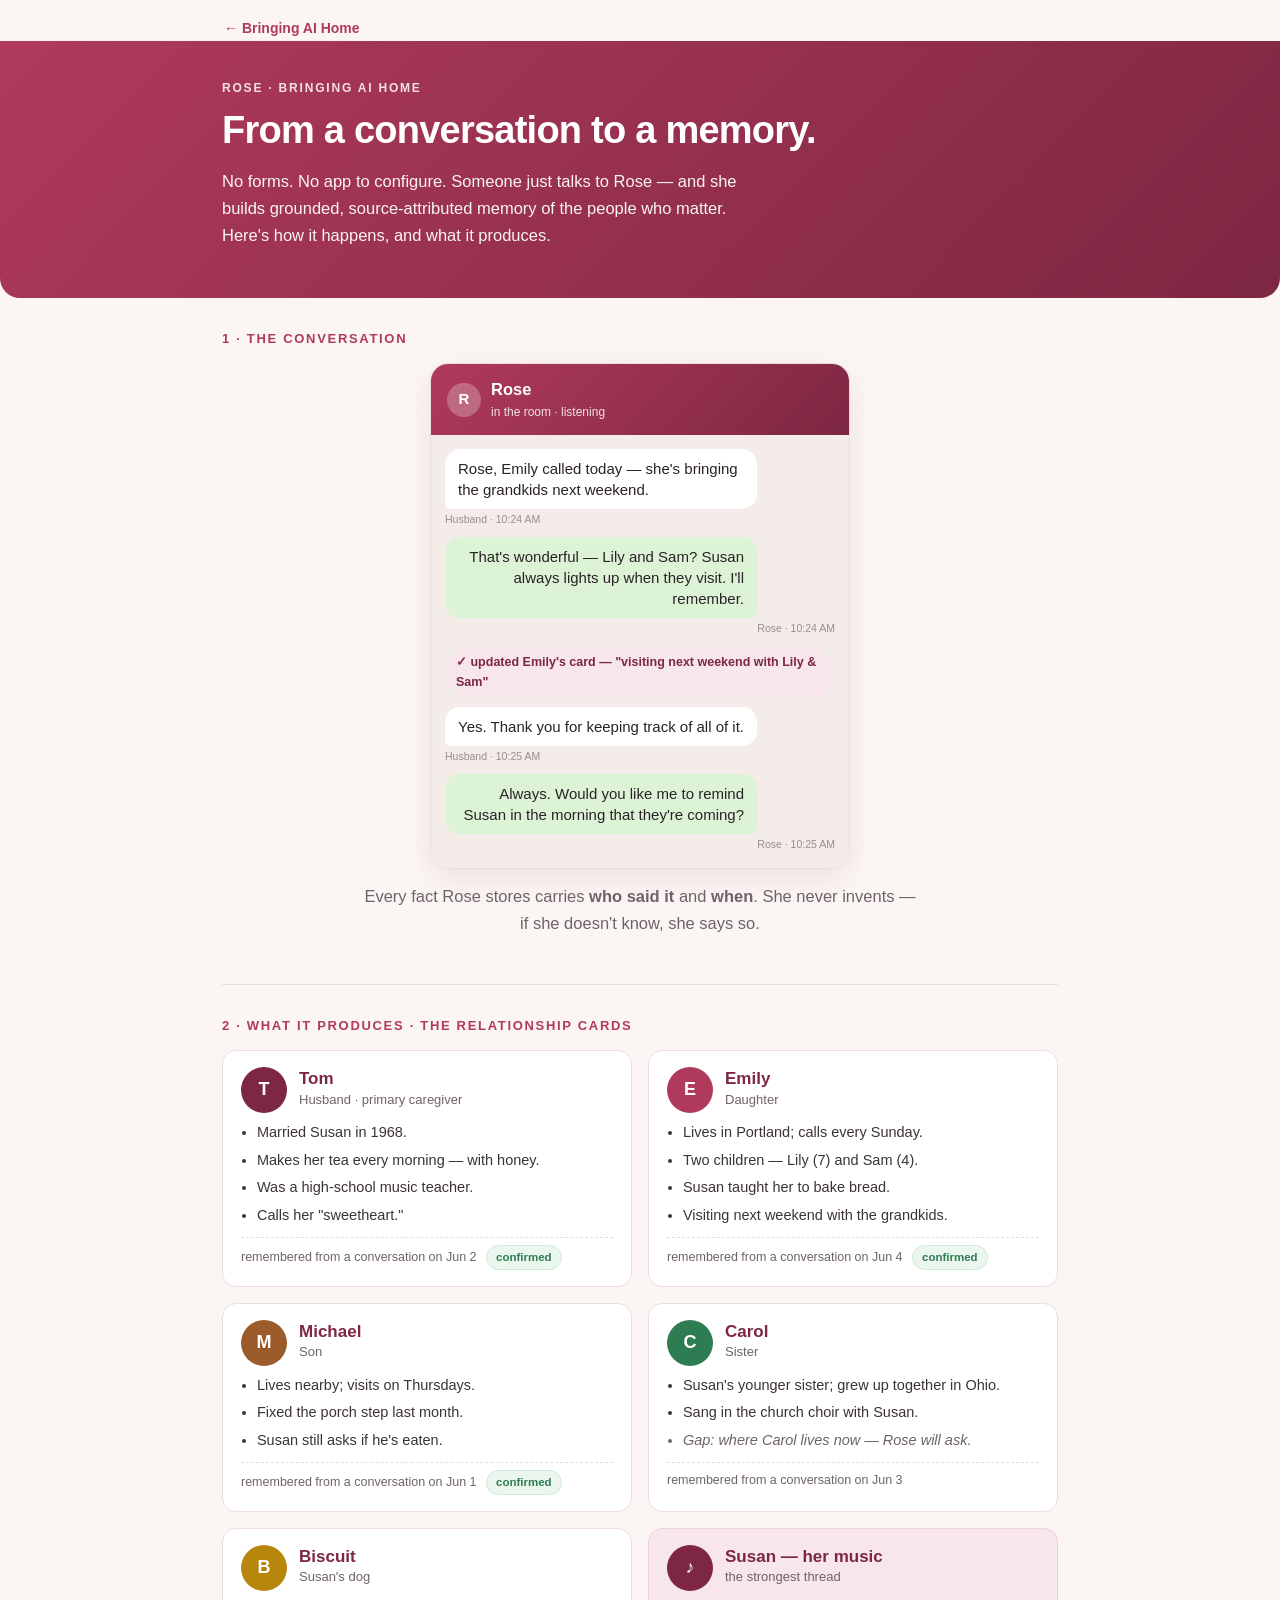
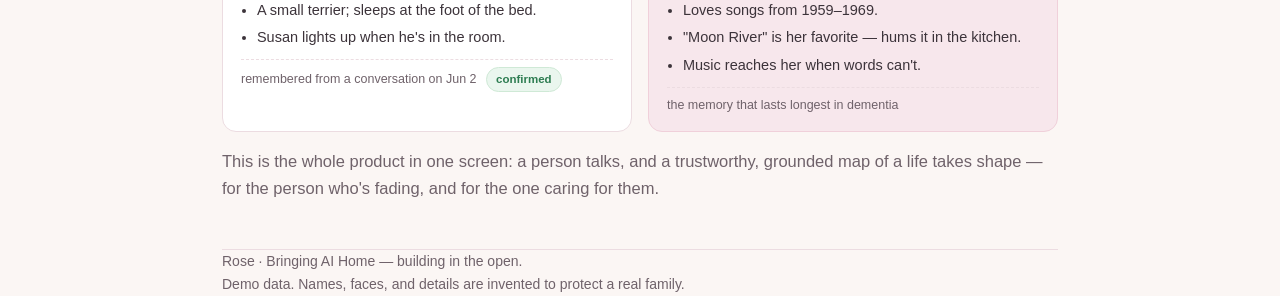
==== cards-demo.html @ 963b27eb "Add GoatCounter analytics (06042026) to all pages" ====
<!DOCTYPE html>
<html lang="en">
<head>
<meta charset="utf-8">
<meta name="viewport" content="width=device-width, initial-scale=1">
<title>Rose — from conversation to memory</title>
<meta name="description" content="What Rose builds by listening: grounded, source-attributed memory of the people who matter.">
<style>
  :root{
    --rose:#b03a5b; --rose-deep:#7d2742; --rose-soft:#f7e7ec;
    --ink:#2b2228; --muted:#6f626a; --line:#ecdce1; --bg:#fbf6f4; --card:#fff;
    --tg:#e9f3ff; --tgink:#0b3d66;
    --max:880px;
  }
  *{box-sizing:border-box}
  body{margin:0;font:16.5px/1.65 -apple-system,BlinkMacSystemFont,"Segoe UI",Helvetica,Arial,sans-serif;color:var(--ink);background:var(--bg);-webkit-font-smoothing:antialiased}
  .wrap{max-width:var(--max);margin:0 auto;padding:0 22px}
  .banner{background:linear-gradient(135deg,var(--rose),var(--rose-deep));color:#fff;padding:38px 22px 32px;border-radius:0 0 20px 20px}
  .kicker{letter-spacing:.15em;text-transform:uppercase;font-size:12px;font-weight:700;opacity:.85}
  .banner h1{margin:.3em 0 .12em;font-size:clamp(26px,5vw,38px);letter-spacing:-.02em;line-height:1.07}
  .banner .sub{opacity:.95;max-width:32em}
  section{padding:30px 0;border-bottom:1px solid var(--line)}
  h2{font-size:13px;letter-spacing:.13em;text-transform:uppercase;color:var(--rose);margin:0 0 14px}
  .muted{color:var(--muted)}

  /* telegram mock */
  .phone{max-width:420px;margin:0 auto;background:#fff;border:1px solid var(--line);border-radius:18px;overflow:hidden;box-shadow:0 10px 30px rgba(125,39,66,.10)}
  .tgbar{background:linear-gradient(135deg,var(--rose),var(--rose-deep));color:#fff;padding:12px 16px;display:flex;align-items:center;gap:10px}
  .tgbar .ava{width:34px;height:34px;border-radius:50%;background:rgba(255,255,255,.25);display:grid;place-items:center;font-weight:700;font-size:15px}
  .tgbar .nm{font-weight:600}.tgbar .st{font-size:12px;opacity:.85}
  .tgbody{padding:14px;background:#f4ece9;display:flex;flex-direction:column;gap:9px}
  .b{max-width:80%;padding:9px 13px;border-radius:15px;font-size:15px;line-height:1.4}
  .them{align-self:flex-start;background:#fff;border-bottom-left-radius:5px}
  .me{align-self:flex-end;background:#dcf3d6;border-bottom-right-radius:5px}
  .sys{align-self:center;background:var(--rose-soft);color:var(--rose-deep);font-size:12.5px;padding:5px 11px;border-radius:999px;font-weight:600}
  .t{font-size:10.5px;color:#9a8c92;margin-top:2px}

  /* cards */
  .grid{display:grid;gap:16px}
  @media(min-width:640px){.grid{grid-template-columns:1fr 1fr}}
  .pcard{background:var(--card);border:1px solid var(--line);border-radius:14px;padding:16px 18px}
  .phead{display:flex;align-items:center;gap:12px;margin-bottom:8px}
  .av{width:46px;height:46px;border-radius:50%;display:grid;place-items:center;color:#fff;font-weight:700;font-size:18px;flex:none}
  .phead .nm{font-weight:700;color:var(--rose-deep);font-size:17px;line-height:1.1}
  .phead .rel{font-size:13px;color:var(--muted)}
  .facts{margin:6px 0 0;padding-left:1.1em;font-size:14.5px;color:#3c333a}
  .facts li{margin:.25em 0}
  .src{margin-top:9px;font-size:12.5px;color:var(--muted);border-top:1px dashed var(--line);padding-top:7px}
  .tag{display:inline-block;background:#eaf6ee;color:#2e7d52;border:1px solid #cfe9d6;border-radius:999px;font-size:11.5px;font-weight:600;padding:2px 9px;margin-left:6px}
  footer{padding:28px 0 56px;color:var(--muted);font-size:14px}
</style>
<script data-goatcounter="https://06042026.goatcounter.com/count" async src="//gc.zgo.at/count.js"></script>
</head>
<body>

<div style="max-width:880px;margin:0 auto;padding:14px 24px 0"><a href="index.html" style="color:#b03a5b;text-decoration:none;font-size:14px;font-weight:600">← Bringing AI Home</a></div>

<div class="banner">
  <div class="wrap">
    <div class="kicker">Rose · Bringing AI Home</div>
    <h1>From a conversation to a memory.</h1>
    <p class="sub">No forms. No app to configure. Someone just talks to Rose — and she builds grounded, source-attributed memory of the people who matter. Here's how it happens, and what it produces.</p>
  </div>
</div>

<div class="wrap">

<section>
  <h2>1 · The conversation</h2>
  <div class="phone">
    <div class="tgbar"><div class="ava">R</div><div><div class="nm">Rose</div><div class="st">in the room · listening</div></div></div>
    <div class="tgbody">
      <div><div class="b them">Rose, Emily called today — she's bringing the grandkids next weekend.</div><div class="t" style="text-align:left">Husband · 10:24 AM</div></div>
      <div style="align-self:flex-end;text-align:right"><div class="b me">That's wonderful — Lily and Sam? Susan always lights up when they visit. I'll remember.</div><div class="t">Rose · 10:24 AM</div></div>
      <div class="sys">✓ updated Emily's card — "visiting next weekend with Lily &amp; Sam"</div>
      <div><div class="b them">Yes. Thank you for keeping track of all of it.</div><div class="t" style="text-align:left">Husband · 10:25 AM</div></div>
      <div style="align-self:flex-end;text-align:right"><div class="b me">Always. Would you like me to remind Susan in the morning that they're coming?</div><div class="t">Rose · 10:25 AM</div></div>
    </div>
  </div>
  <p class="muted" style="text-align:center;margin-top:14px;max-width:34em;margin-left:auto;margin-right:auto">Every fact Rose stores carries <b>who said it</b> and <b>when</b>. She never invents — if she doesn't know, she says so.</p>
</section>

<section>
  <h2>2 · What it produces · the relationship cards</h2>
  <div class="grid">

    <div class="pcard">
      <div class="phead"><div class="av" style="background:#7d2742">T</div><div><div class="nm">Tom</div><div class="rel">Husband · primary caregiver</div></div></div>
      <ul class="facts">
        <li>Married Susan in 1968.</li>
        <li>Makes her tea every morning — with honey.</li>
        <li>Was a high-school music teacher.</li>
        <li>Calls her "sweetheart."</li>
      </ul>
      <div class="src">remembered from a conversation on Jun 2 <span class="tag">confirmed</span></div>
    </div>

    <div class="pcard">
      <div class="phead"><div class="av" style="background:#b03a5b">E</div><div><div class="nm">Emily</div><div class="rel">Daughter</div></div></div>
      <ul class="facts">
        <li>Lives in Portland; calls every Sunday.</li>
        <li>Two children — Lily (7) and Sam (4).</li>
        <li>Susan taught her to bake bread.</li>
        <li>Visiting next weekend with the grandkids.</li>
      </ul>
      <div class="src">remembered from a conversation on Jun 4 <span class="tag">confirmed</span></div>
    </div>

    <div class="pcard">
      <div class="phead"><div class="av" style="background:#9c5b2b">M</div><div><div class="nm">Michael</div><div class="rel">Son</div></div></div>
      <ul class="facts">
        <li>Lives nearby; visits on Thursdays.</li>
        <li>Fixed the porch step last month.</li>
        <li>Susan still asks if he's eaten.</li>
      </ul>
      <div class="src">remembered from a conversation on Jun 1 <span class="tag">confirmed</span></div>
    </div>

    <div class="pcard">
      <div class="phead"><div class="av" style="background:#2e7d52">C</div><div><div class="nm">Carol</div><div class="rel">Sister</div></div></div>
      <ul class="facts">
        <li>Susan's younger sister; grew up together in Ohio.</li>
        <li>Sang in the church choir with Susan.</li>
        <li style="color:var(--muted)"><i>Gap: where Carol lives now — Rose will ask.</i></li>
      </ul>
      <div class="src">remembered from a conversation on Jun 3</div>
    </div>

    <div class="pcard">
      <div class="phead"><div class="av" style="background:#b8860b">B</div><div><div class="nm">Biscuit</div><div class="rel">Susan's dog</div></div></div>
      <ul class="facts">
        <li>A small terrier; sleeps at the foot of the bed.</li>
        <li>Susan lights up when he's in the room.</li>
      </ul>
      <div class="src">remembered from a conversation on Jun 2 <span class="tag">confirmed</span></div>
    </div>

    <div class="pcard" style="background:var(--rose-soft);border-color:#f0d0da">
      <div class="phead"><div class="av" style="background:#7d2742">♪</div><div><div class="nm">Susan — her music</div><div class="rel">the strongest thread</div></div></div>
      <ul class="facts">
        <li>Loves songs from 1959–1969.</li>
        <li>"Moon River" is her favorite — hums it in the kitchen.</li>
        <li>Music reaches her when words can't.</li>
      </ul>
      <div class="src">the memory that lasts longest in dementia</div>
    </div>

  </div>
  <p class="muted" style="margin-top:16px">This is the whole product in one screen: a person talks, and a trustworthy, grounded map of a life takes shape — for the person who's fading, and for the one caring for them.</p>
</section>

</div>

<footer class="wrap">
  Rose · Bringing AI Home — building in the open.<br>
  <span class="muted">Demo data. Names, faces, and details are invented to protect a real family.</span>
</footer>

</body>
</html>
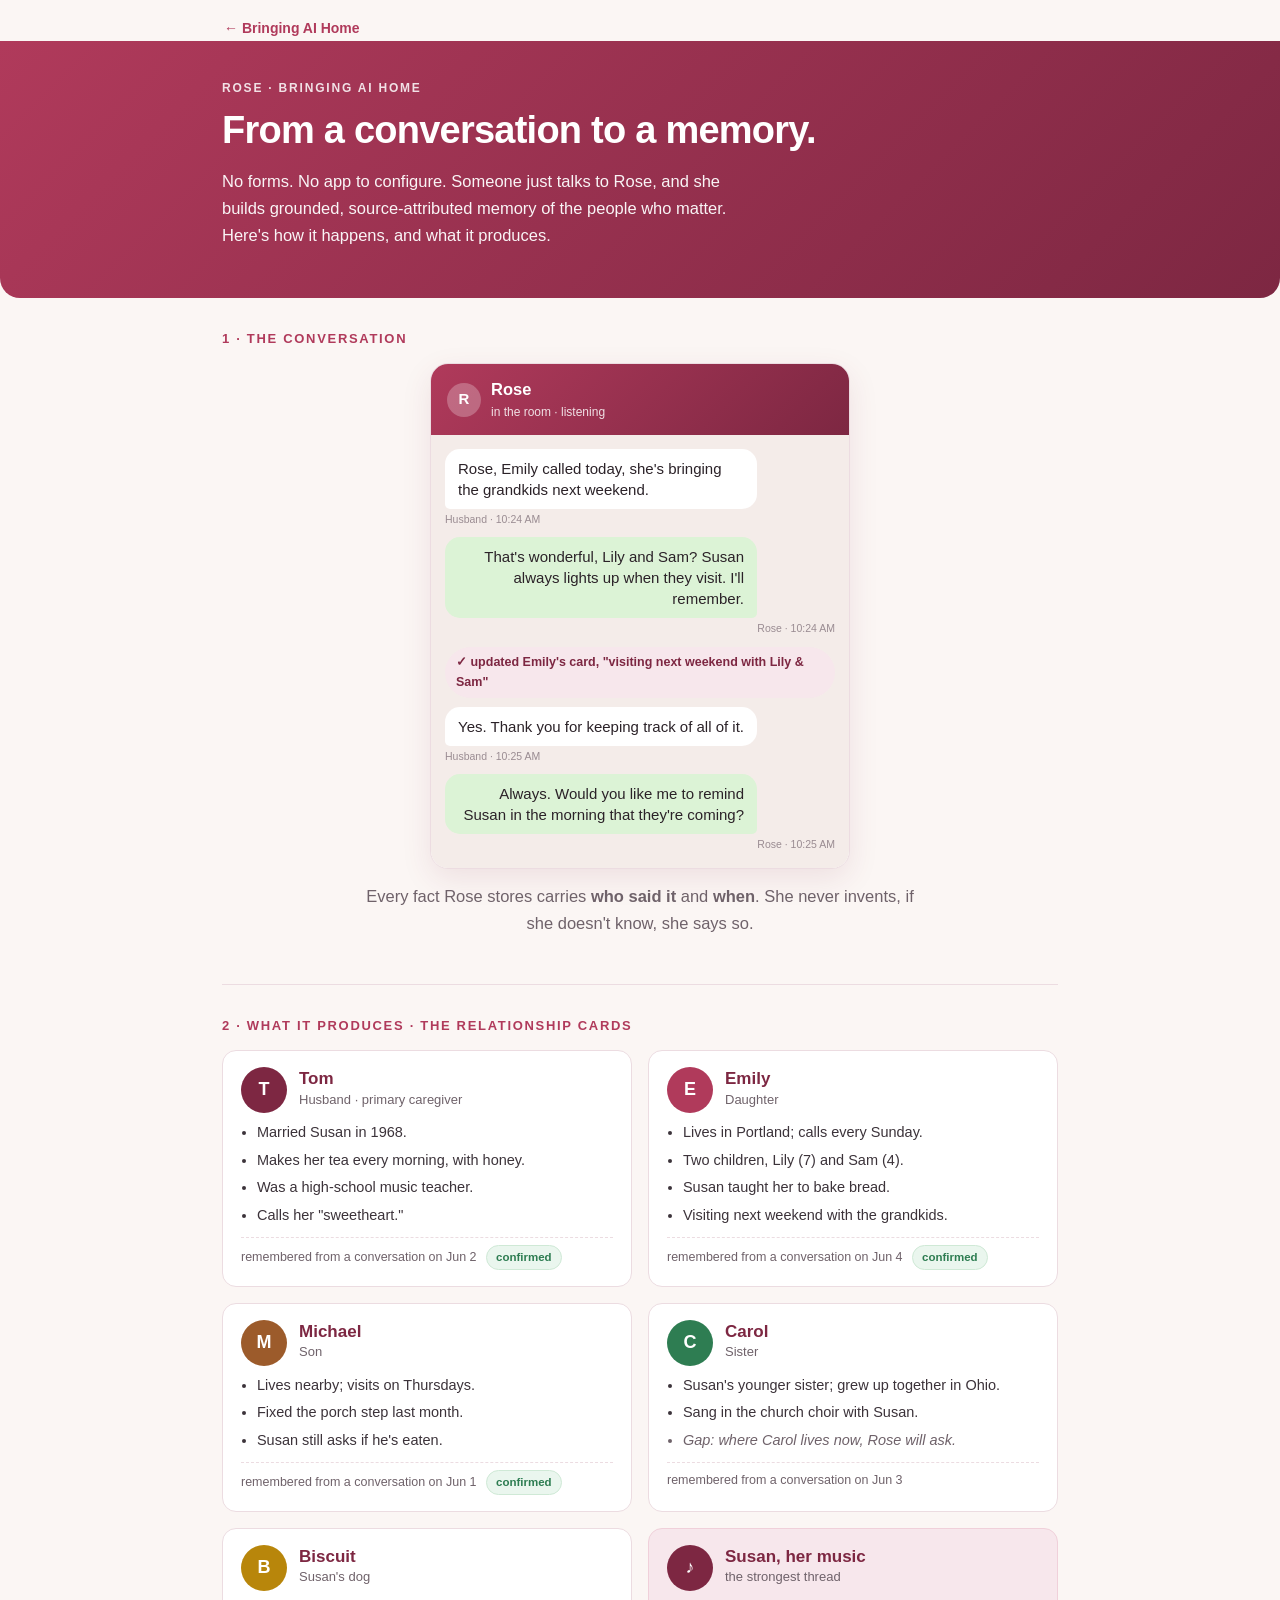
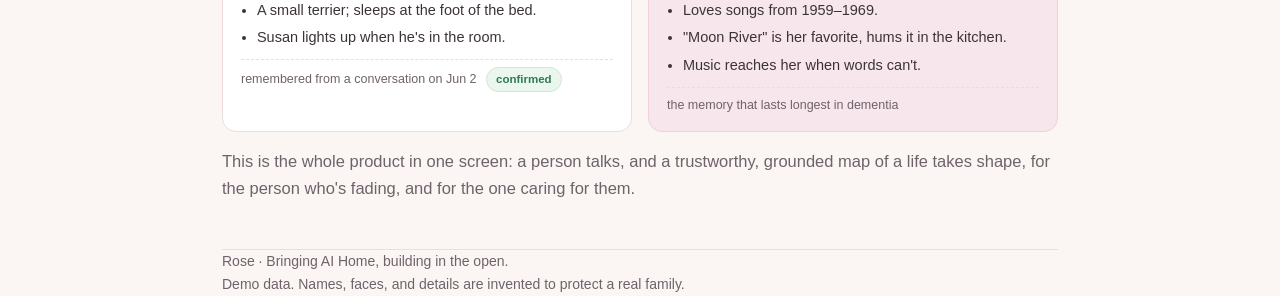
==== commit 59fccb18: "Jeff's feedback: example dialogue replaces the four-rooms section; drop jargon (dyad), no em-dashes," ====
--- a/cards-demo.html
+++ b/cards-demo.html
@@ -3,7 +3,7 @@
 <head>
 <meta charset="utf-8">
 <meta name="viewport" content="width=device-width, initial-scale=1">
-<title>Rose — from conversation to memory</title>
+<title>Rose, from conversation to memory</title>
 <meta name="description" content="What Rose builds by listening: grounded, source-attributed memory of the people who matter.">
 <style>
   :root{
@@ -59,7 +59,7 @@
   <div class="wrap">
     <div class="kicker">Rose · Bringing AI Home</div>
     <h1>From a conversation to a memory.</h1>
-    <p class="sub">No forms. No app to configure. Someone just talks to Rose — and she builds grounded, source-attributed memory of the people who matter. Here's how it happens, and what it produces.</p>
+    <p class="sub">No forms. No app to configure. Someone just talks to Rose, and she builds grounded, source-attributed memory of the people who matter. Here's how it happens, and what it produces.</p>
   </div>
 </div>
 
@@ -70,14 +70,14 @@
   <div class="phone">
     <div class="tgbar"><div class="ava">R</div><div><div class="nm">Rose</div><div class="st">in the room · listening</div></div></div>
     <div class="tgbody">
-      <div><div class="b them">Rose, Emily called today — she's bringing the grandkids next weekend.</div><div class="t" style="text-align:left">Husband · 10:24 AM</div></div>
-      <div style="align-self:flex-end;text-align:right"><div class="b me">That's wonderful — Lily and Sam? Susan always lights up when they visit. I'll remember.</div><div class="t">Rose · 10:24 AM</div></div>
-      <div class="sys">✓ updated Emily's card — "visiting next weekend with Lily &amp; Sam"</div>
+      <div><div class="b them">Rose, Emily called today, she's bringing the grandkids next weekend.</div><div class="t" style="text-align:left">Husband · 10:24 AM</div></div>
+      <div style="align-self:flex-end;text-align:right"><div class="b me">That's wonderful, Lily and Sam? Susan always lights up when they visit. I'll remember.</div><div class="t">Rose · 10:24 AM</div></div>
+      <div class="sys">✓ updated Emily's card, "visiting next weekend with Lily &amp; Sam"</div>
       <div><div class="b them">Yes. Thank you for keeping track of all of it.</div><div class="t" style="text-align:left">Husband · 10:25 AM</div></div>
       <div style="align-self:flex-end;text-align:right"><div class="b me">Always. Would you like me to remind Susan in the morning that they're coming?</div><div class="t">Rose · 10:25 AM</div></div>
     </div>
   </div>
-  <p class="muted" style="text-align:center;margin-top:14px;max-width:34em;margin-left:auto;margin-right:auto">Every fact Rose stores carries <b>who said it</b> and <b>when</b>. She never invents — if she doesn't know, she says so.</p>
+  <p class="muted" style="text-align:center;margin-top:14px;max-width:34em;margin-left:auto;margin-right:auto">Every fact Rose stores carries <b>who said it</b> and <b>when</b>. She never invents, if she doesn't know, she says so.</p>
 </section>
 
 <section>
@@ -88,7 +88,7 @@
       <div class="phead"><div class="av" style="background:#7d2742">T</div><div><div class="nm">Tom</div><div class="rel">Husband · primary caregiver</div></div></div>
       <ul class="facts">
         <li>Married Susan in 1968.</li>
-        <li>Makes her tea every morning — with honey.</li>
+        <li>Makes her tea every morning, with honey.</li>
         <li>Was a high-school music teacher.</li>
         <li>Calls her "sweetheart."</li>
       </ul>
@@ -99,7 +99,7 @@
       <div class="phead"><div class="av" style="background:#b03a5b">E</div><div><div class="nm">Emily</div><div class="rel">Daughter</div></div></div>
       <ul class="facts">
         <li>Lives in Portland; calls every Sunday.</li>
-        <li>Two children — Lily (7) and Sam (4).</li>
+        <li>Two children, Lily (7) and Sam (4).</li>
         <li>Susan taught her to bake bread.</li>
         <li>Visiting next weekend with the grandkids.</li>
       </ul>
@@ -121,7 +121,7 @@
       <ul class="facts">
         <li>Susan's younger sister; grew up together in Ohio.</li>
         <li>Sang in the church choir with Susan.</li>
-        <li style="color:var(--muted)"><i>Gap: where Carol lives now — Rose will ask.</i></li>
+        <li style="color:var(--muted)"><i>Gap: where Carol lives now, Rose will ask.</i></li>
       </ul>
       <div class="src">remembered from a conversation on Jun 3</div>
     </div>
@@ -136,23 +136,23 @@
     </div>
 
     <div class="pcard" style="background:var(--rose-soft);border-color:#f0d0da">
-      <div class="phead"><div class="av" style="background:#7d2742">♪</div><div><div class="nm">Susan — her music</div><div class="rel">the strongest thread</div></div></div>
+      <div class="phead"><div class="av" style="background:#7d2742">♪</div><div><div class="nm">Susan, her music</div><div class="rel">the strongest thread</div></div></div>
       <ul class="facts">
         <li>Loves songs from 1959–1969.</li>
-        <li>"Moon River" is her favorite — hums it in the kitchen.</li>
+        <li>"Moon River" is her favorite, hums it in the kitchen.</li>
         <li>Music reaches her when words can't.</li>
       </ul>
       <div class="src">the memory that lasts longest in dementia</div>
     </div>
 
   </div>
-  <p class="muted" style="margin-top:16px">This is the whole product in one screen: a person talks, and a trustworthy, grounded map of a life takes shape — for the person who's fading, and for the one caring for them.</p>
+  <p class="muted" style="margin-top:16px">This is the whole product in one screen: a person talks, and a trustworthy, grounded map of a life takes shape, for the person who's fading, and for the one caring for them.</p>
 </section>
 
 </div>
 
 <footer class="wrap">
-  Rose · Bringing AI Home — building in the open.<br>
+  Rose · Bringing AI Home, building in the open.<br>
   <span class="muted">Demo data. Names, faces, and details are invented to protect a real family.</span>
 </footer>
 
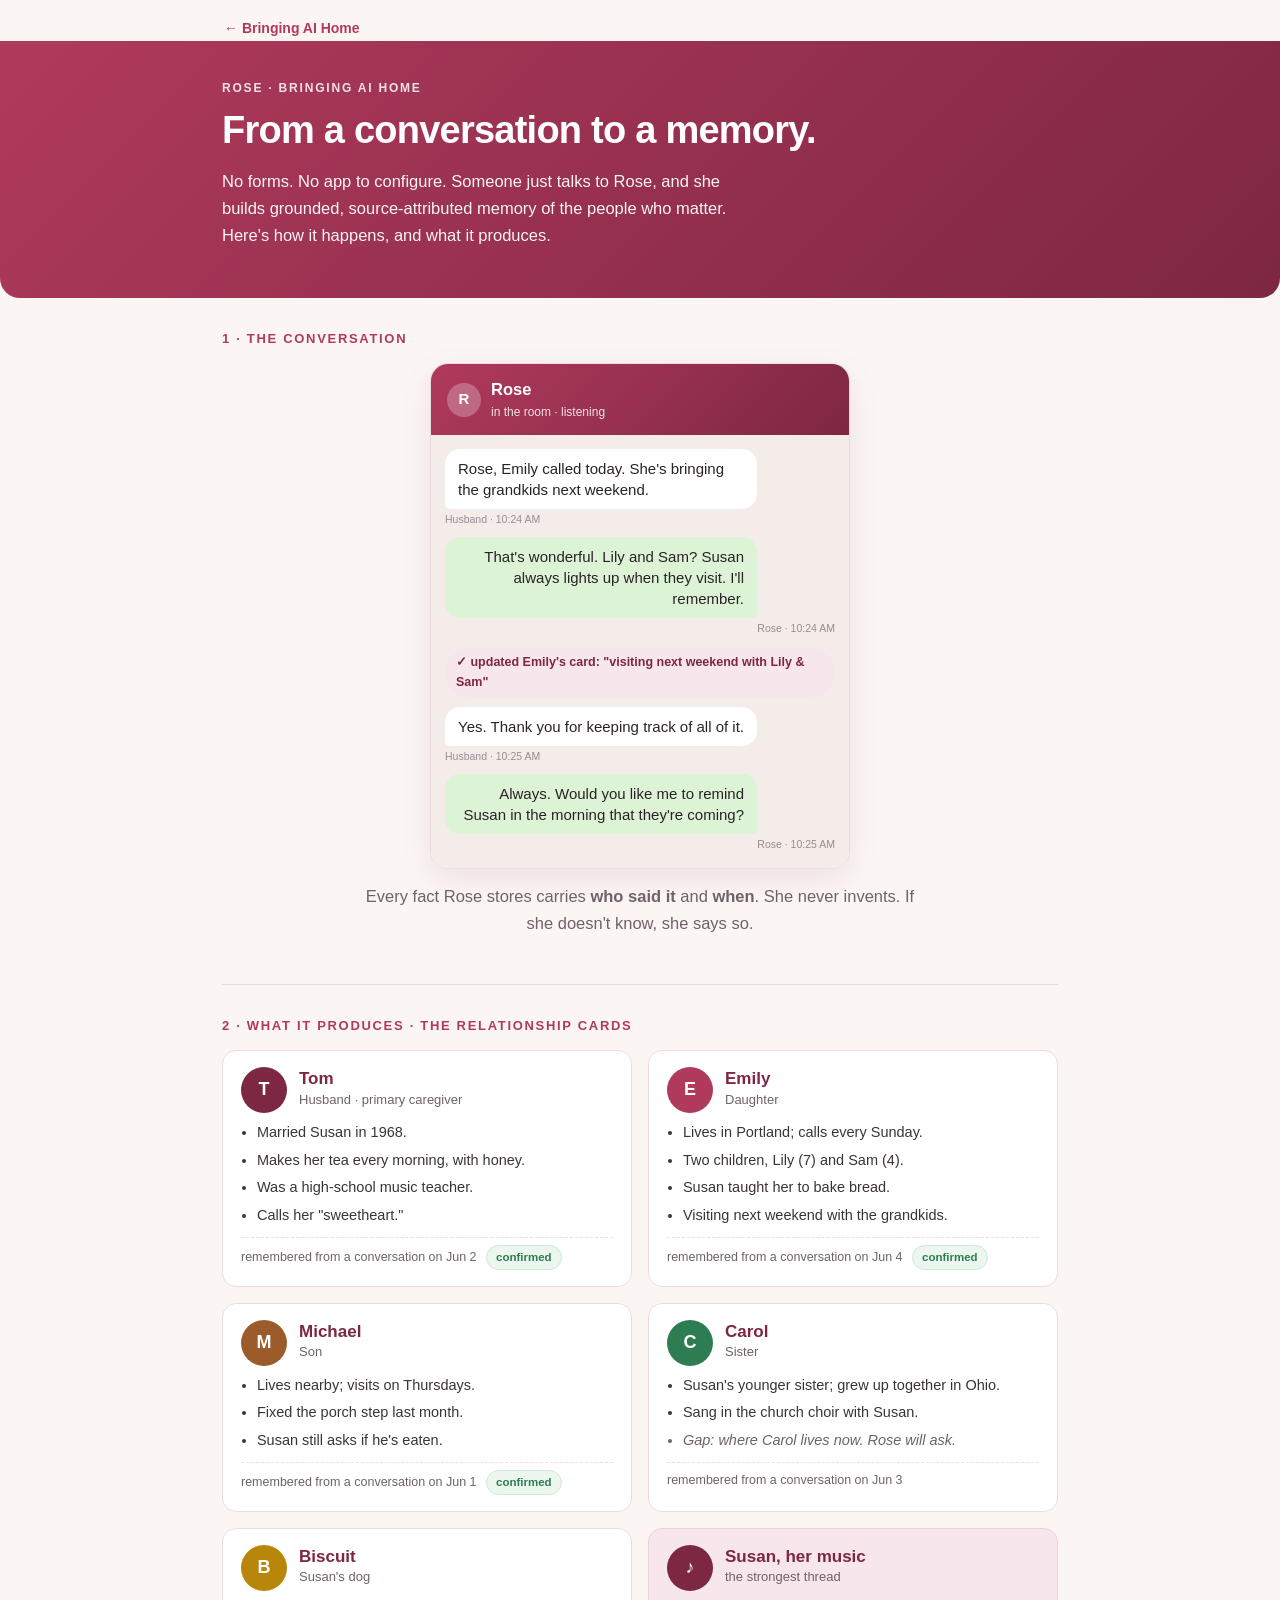
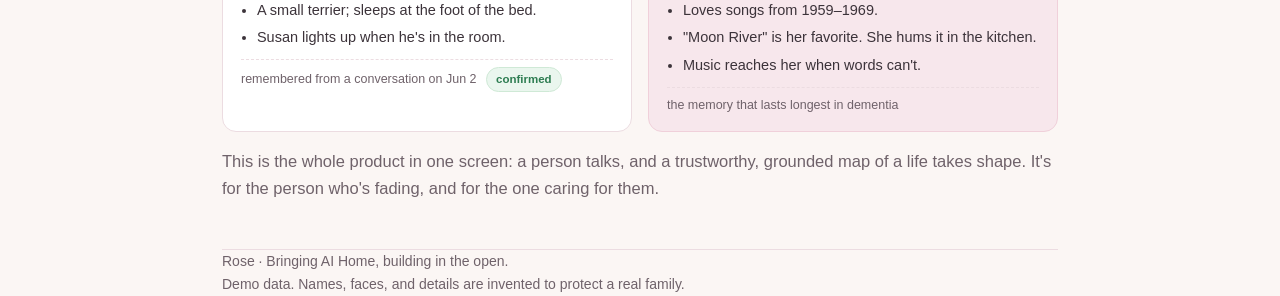
==== commit 4070e959: "Add STYLE.md; fix copy bugs and comma splices across pages - STYLE.md: voice rules (no em-dashes, ho" ====
--- a/cards-demo.html
+++ b/cards-demo.html
@@ -3,7 +3,7 @@
 <head>
 <meta charset="utf-8">
 <meta name="viewport" content="width=device-width, initial-scale=1">
-<title>Rose, from conversation to memory</title>
+<title>Rose: from conversation to memory</title>
 <meta name="description" content="What Rose builds by listening: grounded, source-attributed memory of the people who matter.">
 <style>
   :root{
@@ -70,14 +70,14 @@
   <div class="phone">
     <div class="tgbar"><div class="ava">R</div><div><div class="nm">Rose</div><div class="st">in the room · listening</div></div></div>
     <div class="tgbody">
-      <div><div class="b them">Rose, Emily called today, she's bringing the grandkids next weekend.</div><div class="t" style="text-align:left">Husband · 10:24 AM</div></div>
-      <div style="align-self:flex-end;text-align:right"><div class="b me">That's wonderful, Lily and Sam? Susan always lights up when they visit. I'll remember.</div><div class="t">Rose · 10:24 AM</div></div>
-      <div class="sys">✓ updated Emily's card, "visiting next weekend with Lily &amp; Sam"</div>
+      <div><div class="b them">Rose, Emily called today. She's bringing the grandkids next weekend.</div><div class="t" style="text-align:left">Husband · 10:24 AM</div></div>
+      <div style="align-self:flex-end;text-align:right"><div class="b me">That's wonderful. Lily and Sam? Susan always lights up when they visit. I'll remember.</div><div class="t">Rose · 10:24 AM</div></div>
+      <div class="sys">✓ updated Emily's card: "visiting next weekend with Lily &amp; Sam"</div>
       <div><div class="b them">Yes. Thank you for keeping track of all of it.</div><div class="t" style="text-align:left">Husband · 10:25 AM</div></div>
       <div style="align-self:flex-end;text-align:right"><div class="b me">Always. Would you like me to remind Susan in the morning that they're coming?</div><div class="t">Rose · 10:25 AM</div></div>
     </div>
   </div>
-  <p class="muted" style="text-align:center;margin-top:14px;max-width:34em;margin-left:auto;margin-right:auto">Every fact Rose stores carries <b>who said it</b> and <b>when</b>. She never invents, if she doesn't know, she says so.</p>
+  <p class="muted" style="text-align:center;margin-top:14px;max-width:34em;margin-left:auto;margin-right:auto">Every fact Rose stores carries <b>who said it</b> and <b>when</b>. She never invents. If she doesn't know, she says so.</p>
 </section>
 
 <section>
@@ -121,7 +121,7 @@
       <ul class="facts">
         <li>Susan's younger sister; grew up together in Ohio.</li>
         <li>Sang in the church choir with Susan.</li>
-        <li style="color:var(--muted)"><i>Gap: where Carol lives now, Rose will ask.</i></li>
+        <li style="color:var(--muted)"><i>Gap: where Carol lives now. Rose will ask.</i></li>
       </ul>
       <div class="src">remembered from a conversation on Jun 3</div>
     </div>
@@ -139,14 +139,14 @@
       <div class="phead"><div class="av" style="background:#7d2742">♪</div><div><div class="nm">Susan, her music</div><div class="rel">the strongest thread</div></div></div>
       <ul class="facts">
         <li>Loves songs from 1959–1969.</li>
-        <li>"Moon River" is her favorite, hums it in the kitchen.</li>
+        <li>"Moon River" is her favorite. She hums it in the kitchen.</li>
         <li>Music reaches her when words can't.</li>
       </ul>
       <div class="src">the memory that lasts longest in dementia</div>
     </div>
 
   </div>
-  <p class="muted" style="margin-top:16px">This is the whole product in one screen: a person talks, and a trustworthy, grounded map of a life takes shape, for the person who's fading, and for the one caring for them.</p>
+  <p class="muted" style="margin-top:16px">This is the whole product in one screen: a person talks, and a trustworthy, grounded map of a life takes shape. It's for the person who's fading, and for the one caring for them.</p>
 </section>
 
 </div>
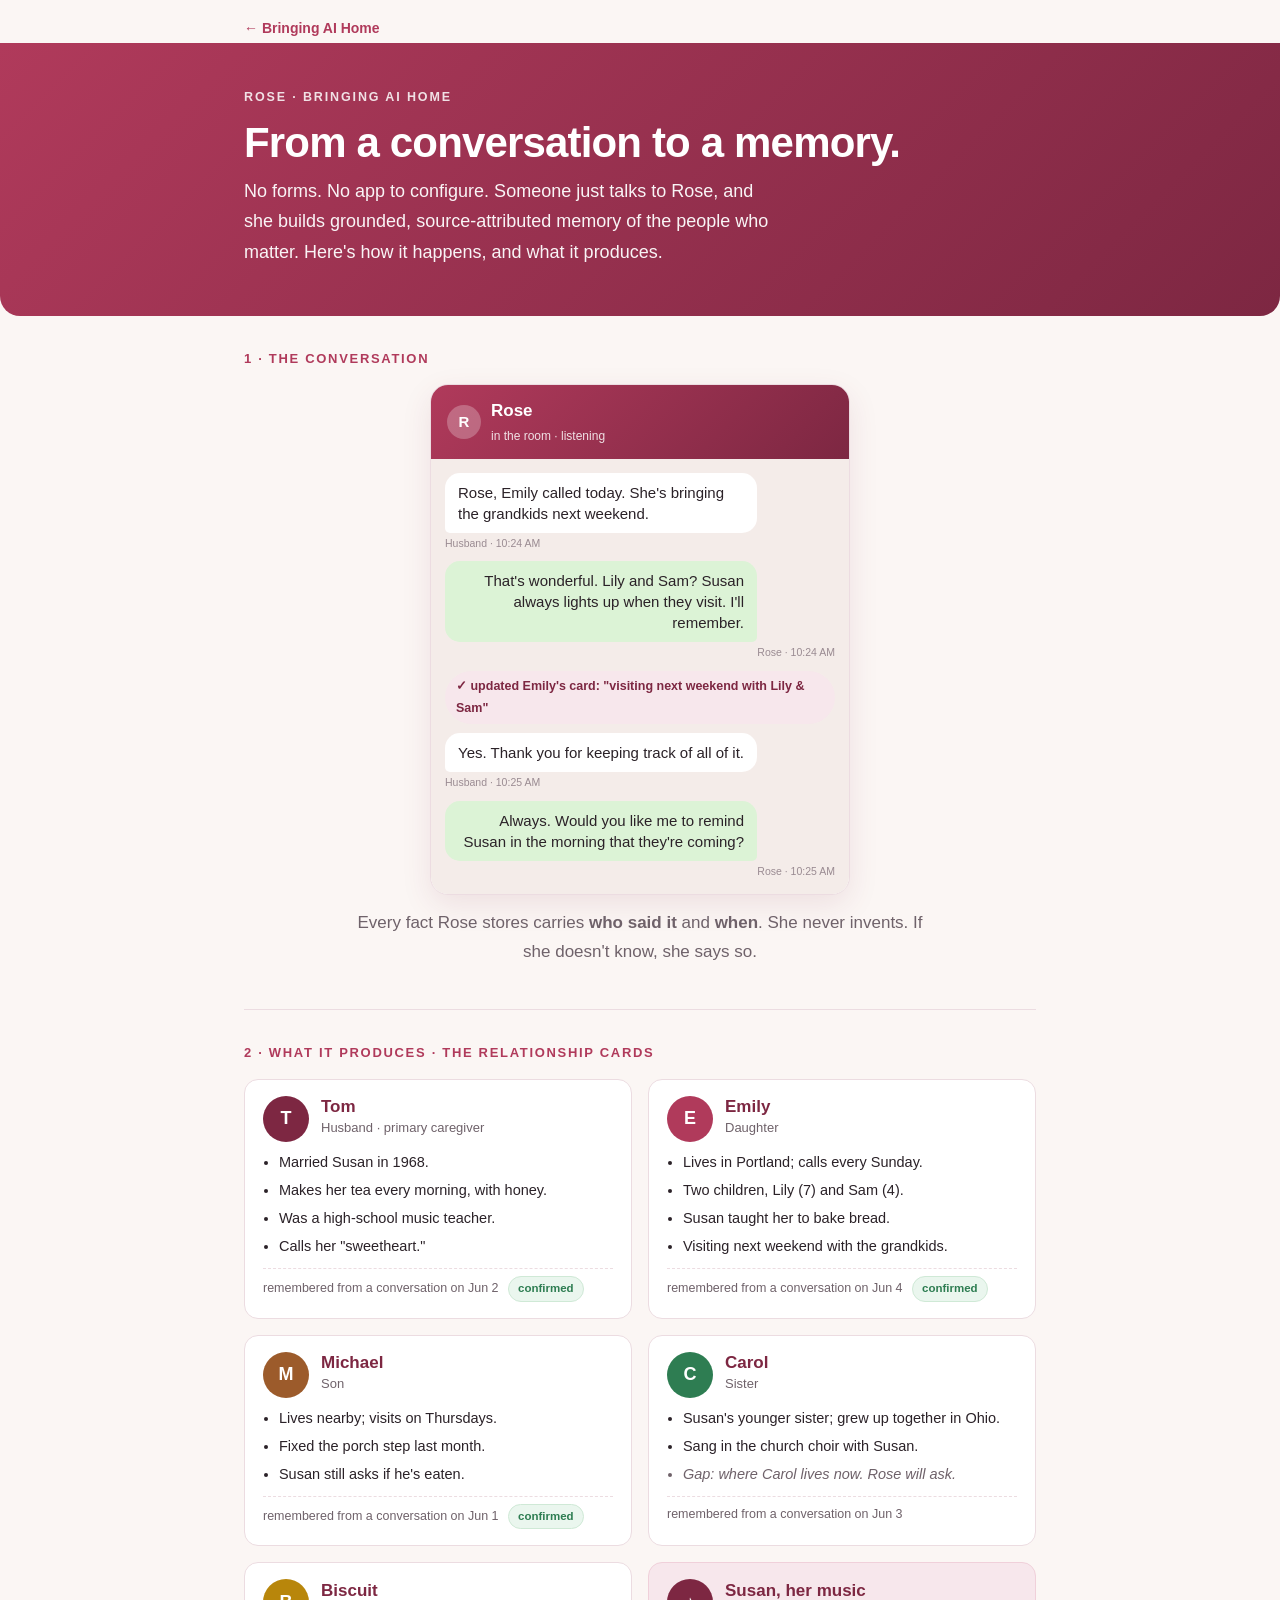
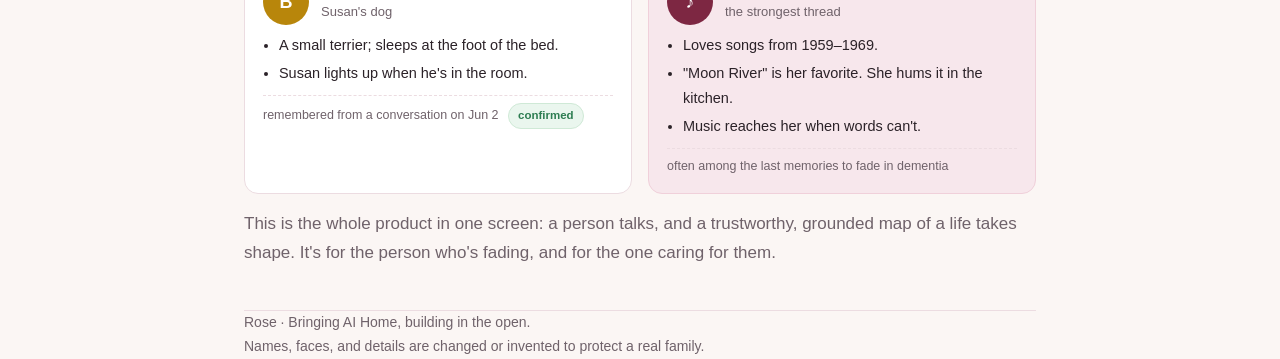
==== commit d351bfc0: "Shared stylesheet, one sample family, one privacy line, sourced claims - assets/site.css: shared tok" ====
--- a/cards-demo.html
+++ b/cards-demo.html
@@ -5,25 +5,9 @@
 <meta name="viewport" content="width=device-width, initial-scale=1">
 <title>Rose: from conversation to memory</title>
 <meta name="description" content="What Rose builds by listening: grounded, source-attributed memory of the people who matter.">
+<link rel="stylesheet" href="assets/site.css">
 <style>
-  :root{
-    --rose:#b03a5b; --rose-deep:#7d2742; --rose-soft:#f7e7ec;
-    --ink:#2b2228; --muted:#6f626a; --line:#ecdce1; --bg:#fbf6f4; --card:#fff;
-    --tg:#e9f3ff; --tgink:#0b3d66;
-    --max:880px;
-  }
-  *{box-sizing:border-box}
-  body{margin:0;font:16.5px/1.65 -apple-system,BlinkMacSystemFont,"Segoe UI",Helvetica,Arial,sans-serif;color:var(--ink);background:var(--bg);-webkit-font-smoothing:antialiased}
-  .wrap{max-width:var(--max);margin:0 auto;padding:0 22px}
-  .banner{background:linear-gradient(135deg,var(--rose),var(--rose-deep));color:#fff;padding:38px 22px 32px;border-radius:0 0 20px 20px}
-  .kicker{letter-spacing:.15em;text-transform:uppercase;font-size:12px;font-weight:700;opacity:.85}
-  .banner h1{margin:.3em 0 .12em;font-size:clamp(26px,5vw,38px);letter-spacing:-.02em;line-height:1.07}
-  .banner .sub{opacity:.95;max-width:32em}
-  section{padding:30px 0;border-bottom:1px solid var(--line)}
-  h2{font-size:13px;letter-spacing:.13em;text-transform:uppercase;color:var(--rose);margin:0 0 14px}
-  .muted{color:var(--muted)}
-
-  /* telegram mock */
+  /* chat mock */
   .phone{max-width:420px;margin:0 auto;background:#fff;border:1px solid var(--line);border-radius:18px;overflow:hidden;box-shadow:0 10px 30px rgba(125,39,66,.10)}
   .tgbar{background:linear-gradient(135deg,var(--rose),var(--rose-deep));color:#fff;padding:12px 16px;display:flex;align-items:center;gap:10px}
   .tgbar .ava{width:34px;height:34px;border-radius:50%;background:rgba(255,255,255,.25);display:grid;place-items:center;font-weight:700;font-size:15px}
@@ -33,27 +17,23 @@
   .them{align-self:flex-start;background:#fff;border-bottom-left-radius:5px}
   .me{align-self:flex-end;background:#dcf3d6;border-bottom-right-radius:5px}
   .sys{align-self:center;background:var(--rose-soft);color:var(--rose-deep);font-size:12.5px;padding:5px 11px;border-radius:999px;font-weight:600}
-  .t{font-size:10.5px;color:#9a8c92;margin-top:2px}
+  .t{font-size:10.5px;color:var(--faint);margin-top:2px}
 
-  /* cards */
-  .grid{display:grid;gap:16px}
-  @media(min-width:640px){.grid{grid-template-columns:1fr 1fr}}
-  .pcard{background:var(--card);border:1px solid var(--line);border-radius:14px;padding:16px 18px}
+  /* relationship cards */
   .phead{display:flex;align-items:center;gap:12px;margin-bottom:8px}
   .av{width:46px;height:46px;border-radius:50%;display:grid;place-items:center;color:#fff;font-weight:700;font-size:18px;flex:none}
   .phead .nm{font-weight:700;color:var(--rose-deep);font-size:17px;line-height:1.1}
   .phead .rel{font-size:13px;color:var(--muted)}
-  .facts{margin:6px 0 0;padding-left:1.1em;font-size:14.5px;color:#3c333a}
+  .facts{margin:6px 0 0;padding-left:1.1em;font-size:14.5px}
   .facts li{margin:.25em 0}
   .src{margin-top:9px;font-size:12.5px;color:var(--muted);border-top:1px dashed var(--line);padding-top:7px}
   .tag{display:inline-block;background:#eaf6ee;color:#2e7d52;border:1px solid #cfe9d6;border-radius:999px;font-size:11.5px;font-weight:600;padding:2px 9px;margin-left:6px}
-  footer{padding:28px 0 56px;color:var(--muted);font-size:14px}
 </style>
 <script data-goatcounter="https://06042026.goatcounter.com/count" async src="//gc.zgo.at/count.js"></script>
 </head>
 <body>
 
-<div style="max-width:880px;margin:0 auto;padding:14px 24px 0"><a href="index.html" style="color:#b03a5b;text-decoration:none;font-size:14px;font-weight:600">← Bringing AI Home</a></div>
+<div class="back"><a href="index.html">&larr; Bringing AI Home</a></div>
 
 <div class="banner">
   <div class="wrap">
@@ -82,9 +62,9 @@
 
 <section>
   <h2>2 · What it produces · the relationship cards</h2>
-  <div class="grid">
+  <div class="grid two">
 
-    <div class="pcard">
+    <div class="card">
       <div class="phead"><div class="av" style="background:#7d2742">T</div><div><div class="nm">Tom</div><div class="rel">Husband · primary caregiver</div></div></div>
       <ul class="facts">
         <li>Married Susan in 1968.</li>
@@ -95,7 +75,7 @@
       <div class="src">remembered from a conversation on Jun 2 <span class="tag">confirmed</span></div>
     </div>
 
-    <div class="pcard">
+    <div class="card">
       <div class="phead"><div class="av" style="background:#b03a5b">E</div><div><div class="nm">Emily</div><div class="rel">Daughter</div></div></div>
       <ul class="facts">
         <li>Lives in Portland; calls every Sunday.</li>
@@ -106,7 +86,7 @@
       <div class="src">remembered from a conversation on Jun 4 <span class="tag">confirmed</span></div>
     </div>
 
-    <div class="pcard">
+    <div class="card">
       <div class="phead"><div class="av" style="background:#9c5b2b">M</div><div><div class="nm">Michael</div><div class="rel">Son</div></div></div>
       <ul class="facts">
         <li>Lives nearby; visits on Thursdays.</li>
@@ -116,7 +96,7 @@
       <div class="src">remembered from a conversation on Jun 1 <span class="tag">confirmed</span></div>
     </div>
 
-    <div class="pcard">
+    <div class="card">
       <div class="phead"><div class="av" style="background:#2e7d52">C</div><div><div class="nm">Carol</div><div class="rel">Sister</div></div></div>
       <ul class="facts">
         <li>Susan's younger sister; grew up together in Ohio.</li>
@@ -126,7 +106,7 @@
       <div class="src">remembered from a conversation on Jun 3</div>
     </div>
 
-    <div class="pcard">
+    <div class="card">
       <div class="phead"><div class="av" style="background:#b8860b">B</div><div><div class="nm">Biscuit</div><div class="rel">Susan's dog</div></div></div>
       <ul class="facts">
         <li>A small terrier; sleeps at the foot of the bed.</li>
@@ -135,14 +115,14 @@
       <div class="src">remembered from a conversation on Jun 2 <span class="tag">confirmed</span></div>
     </div>
 
-    <div class="pcard" style="background:var(--rose-soft);border-color:#f0d0da">
+    <div class="card rose">
       <div class="phead"><div class="av" style="background:#7d2742">♪</div><div><div class="nm">Susan, her music</div><div class="rel">the strongest thread</div></div></div>
       <ul class="facts">
         <li>Loves songs from 1959–1969.</li>
         <li>"Moon River" is her favorite. She hums it in the kitchen.</li>
         <li>Music reaches her when words can't.</li>
       </ul>
-      <div class="src">the memory that lasts longest in dementia</div>
+      <div class="src">often among the last memories to fade in dementia</div>
     </div>
 
   </div>
@@ -153,7 +133,7 @@
 
 <footer class="wrap">
   Rose · Bringing AI Home, building in the open.<br>
-  <span class="muted">Demo data. Names, faces, and details are invented to protect a real family.</span>
+  <span class="muted">Names, faces, and details are changed or invented to protect a real family.</span>
 </footer>
 
 </body>
--- a/assets/site.css
+++ b/assets/site.css
@@ -0,0 +1,40 @@
+/* Bringing AI Home: shared styles. See STYLE.md. Page-specific styles stay inline. */
+:root{
+  --rose:#b03a5b; --rose-deep:#7d2742; --rose-soft:#f7e7ec; --rose-line:#f0d0da;
+  --ink:#2b2228; --muted:#6f626a; --line:#ecdce1; --bg:#fbf6f4; --card:#fff;
+  /* Below WCAG AA for small text; tokenized so each can be fixed in one place (STYLE.md, Accessibility) */
+  --label:#b76e79; --faint:#9a8b92; --unsure:#b8860b;
+  --max:840px;
+}
+*{box-sizing:border-box}
+body{margin:0;font:17px/1.7 -apple-system,BlinkMacSystemFont,"Segoe UI",Helvetica,Arial,sans-serif;color:var(--ink);background:var(--bg);-webkit-font-smoothing:antialiased}
+.wrap{max-width:var(--max);margin:0 auto;padding:0 24px}
+a{color:var(--rose)}
+p{margin:.6em 0}
+
+.back{max-width:var(--max);margin:0 auto;padding:14px 24px 0}
+.back a{text-decoration:none;font-size:14px;font-weight:600}
+
+.banner{background:linear-gradient(135deg,var(--rose),var(--rose-deep));color:#fff;padding:44px 24px 38px;border-radius:0 0 20px 20px}
+.kicker{letter-spacing:.15em;text-transform:uppercase;font-size:12.5px;font-weight:700;opacity:.85}
+.banner h1{margin:.3em 0 .15em;font-size:clamp(30px,5.5vw,42px);line-height:1.05;letter-spacing:-.02em}
+.banner .sub{font-size:18px;opacity:.95;max-width:30em}
+
+section{padding:32px 0;border-bottom:1px solid var(--line)}
+h2{font-size:13px;letter-spacing:.13em;text-transform:uppercase;color:var(--rose);margin:0 0 14px}
+h3{margin:0 0 4px;font-size:17px;color:var(--rose-deep)}
+.muted{color:var(--muted)}
+.stat{font-weight:700;color:var(--rose-deep)}
+
+.grid{display:grid;gap:16px}
+@media(min-width:640px){.grid.two{grid-template-columns:1fr 1fr}}
+.card{background:var(--card);border:1px solid var(--line);border-radius:14px;padding:16px 18px}
+.card p{margin:.25em 0 0;font-size:15px;color:var(--muted)}
+.card.rose{background:var(--rose-soft);border-color:var(--rose-line)}
+
+blockquote{margin:1.2em 0 0;padding-top:.8em;border-top:1px solid var(--line);font-size:18px;color:var(--rose-deep);font-style:italic;max-width:28em}
+sup a{text-decoration:none;font-weight:600;padding:0 1px}
+.sources{border-bottom:0}
+.sources ol{margin:0;padding-left:1.3em;font-size:13.5px;line-height:1.55;color:var(--muted)}
+.sources li{margin:.4em 0}
+footer{padding:30px 0 56px;color:var(--muted);font-size:14px}
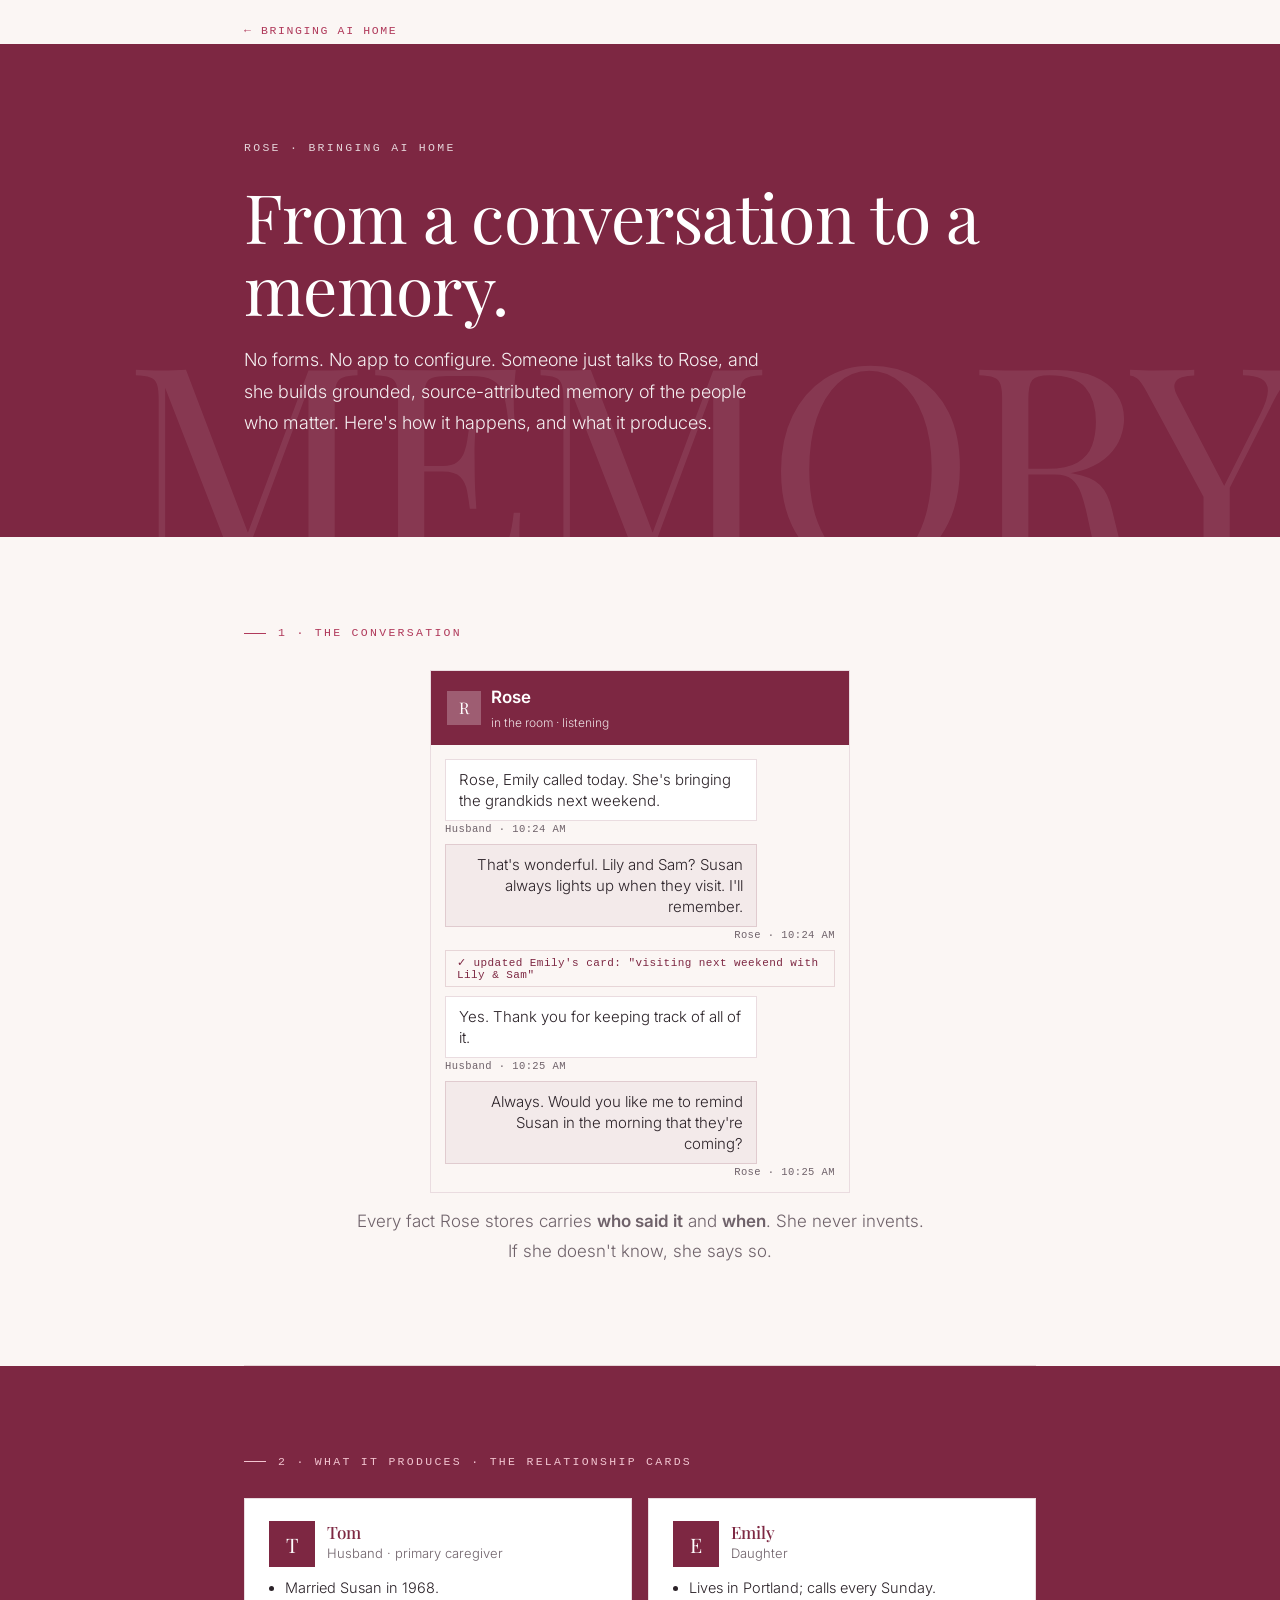
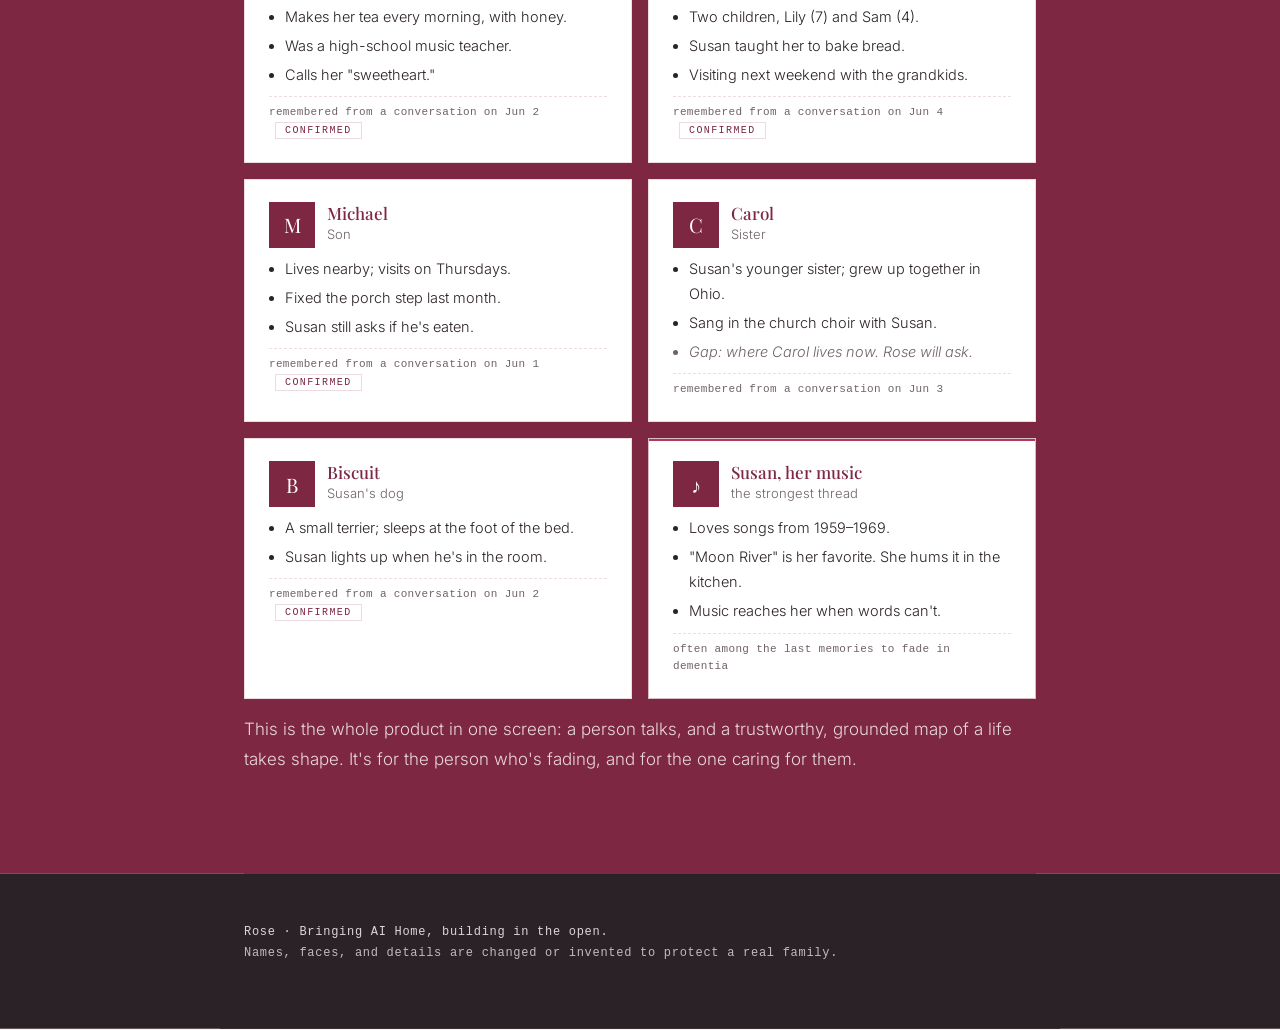
==== commit 5aa9e6ec: "Make Editorial Rose the only look; remove the theme switch - assets/site.css: merged editorial style" ====
--- a/cards-demo.html
+++ b/cards-demo.html
@@ -5,29 +5,32 @@
 <meta name="viewport" content="width=device-width, initial-scale=1">
 <title>Rose: from conversation to memory</title>
 <meta name="description" content="What Rose builds by listening: grounded, source-attributed memory of the people who matter.">
+<link rel="preconnect" href="https://fonts.googleapis.com">
+<link rel="preconnect" href="https://fonts.gstatic.com" crossorigin>
+<link rel="stylesheet" href="https://fonts.googleapis.com/css2?family=Inter:wght@300;400;600&family=Playfair+Display:ital,wght@0,400;0,500;1,400&display=swap">
 <link rel="stylesheet" href="assets/site.css">
 <style>
   /* chat mock */
-  .phone{max-width:420px;margin:0 auto;background:#fff;border:1px solid var(--line);border-radius:18px;overflow:hidden;box-shadow:0 10px 30px rgba(125,39,66,.10)}
-  .tgbar{background:linear-gradient(135deg,var(--rose),var(--rose-deep));color:#fff;padding:12px 16px;display:flex;align-items:center;gap:10px}
-  .tgbar .ava{width:34px;height:34px;border-radius:50%;background:rgba(255,255,255,.25);display:grid;place-items:center;font-weight:700;font-size:15px}
+  .phone{max-width:420px;margin:0 auto;background:#fff;border:1px solid var(--line);overflow:hidden}
+  .tgbar{background:var(--wine);color:#fff;padding:12px 16px;display:flex;align-items:center;gap:10px}
+  .tgbar .ava{width:34px;height:34px;background:rgba(255,255,255,.25);display:grid;place-items:center;font:400 16px var(--serif)}
   .tgbar .nm{font-weight:600}.tgbar .st{font-size:12px;opacity:.85}
-  .tgbody{padding:14px;background:#f4ece9;display:flex;flex-direction:column;gap:9px}
-  .b{max-width:80%;padding:9px 13px;border-radius:15px;font-size:15px;line-height:1.4}
-  .them{align-self:flex-start;background:#fff;border-bottom-left-radius:5px}
-  .me{align-self:flex-end;background:#dcf3d6;border-bottom-right-radius:5px}
-  .sys{align-self:center;background:var(--rose-soft);color:var(--rose-deep);font-size:12.5px;padding:5px 11px;border-radius:999px;font-weight:600}
-  .t{font-size:10.5px;color:var(--faint);margin-top:2px}
+  .tgbody{padding:14px;background:var(--cream);display:flex;flex-direction:column;gap:9px}
+  .b{max-width:80%;padding:9px 13px;font-size:15px;font-weight:300;line-height:1.4;border:1px solid var(--line)}
+  .them{align-self:flex-start;background:#fff}
+  .me{align-self:flex-end;background:rgba(125,39,66,.06)}
+  .sys{align-self:center;border:1px solid var(--line);color:var(--wine);font:500 11px var(--mono);letter-spacing:.04em;padding:5px 11px}
+  .t{font:10.5px var(--mono);letter-spacing:.04em;color:var(--faint);margin-top:2px}
 
   /* relationship cards */
   .phead{display:flex;align-items:center;gap:12px;margin-bottom:8px}
-  .av{width:46px;height:46px;border-radius:50%;display:grid;place-items:center;color:#fff;font-weight:700;font-size:18px;flex:none}
-  .phead .nm{font-weight:700;color:var(--rose-deep);font-size:17px;line-height:1.1}
-  .phead .rel{font-size:13px;color:var(--muted)}
+  .av{width:46px;height:46px;background:var(--wine);display:grid;place-items:center;color:#fff;font:400 20px var(--serif);flex:none}
+  .phead .nm{font:500 17px/1.1 var(--serif);color:var(--rose-deep)}
+  .phead .rel{font-size:13px;font-weight:300;color:var(--muted)}
   .facts{margin:6px 0 0;padding-left:1.1em;font-size:14.5px}
   .facts li{margin:.25em 0}
-  .src{margin-top:9px;font-size:12.5px;color:var(--muted);border-top:1px dashed var(--line);padding-top:7px}
-  .tag{display:inline-block;background:#eaf6ee;color:#2e7d52;border:1px solid #cfe9d6;border-radius:999px;font-size:11.5px;font-weight:600;padding:2px 9px;margin-left:6px}
+  .src{margin-top:9px;font:400 11px/1.6 var(--mono);letter-spacing:.03em;color:var(--muted);border-top:1px dashed var(--line);padding-top:7px}
+  .tag{display:inline-block;color:var(--wine);border:1px solid var(--line);font:500 10px var(--mono);letter-spacing:.14em;text-transform:uppercase;padding:2px 9px;margin-left:6px}
 </style>
 <script data-goatcounter="https://06042026.goatcounter.com/count" async src="//gc.zgo.at/count.js"></script>
 </head>
@@ -35,7 +38,7 @@
 
 <div class="back"><a href="index.html">&larr; Bringing AI Home</a></div>
 
-<div class="banner">
+<div class="banner" data-watermark="MEMORY">
   <div class="wrap">
     <div class="kicker">Rose · Bringing AI Home</div>
     <h1>From a conversation to a memory.</h1>
@@ -65,7 +68,7 @@
   <div class="grid two">
 
     <div class="card">
-      <div class="phead"><div class="av" style="background:#7d2742">T</div><div><div class="nm">Tom</div><div class="rel">Husband · primary caregiver</div></div></div>
+      <div class="phead"><div class="av">T</div><div><div class="nm">Tom</div><div class="rel">Husband · primary caregiver</div></div></div>
       <ul class="facts">
         <li>Married Susan in 1968.</li>
         <li>Makes her tea every morning, with honey.</li>
@@ -76,7 +79,7 @@
     </div>
 
     <div class="card">
-      <div class="phead"><div class="av" style="background:#b03a5b">E</div><div><div class="nm">Emily</div><div class="rel">Daughter</div></div></div>
+      <div class="phead"><div class="av">E</div><div><div class="nm">Emily</div><div class="rel">Daughter</div></div></div>
       <ul class="facts">
         <li>Lives in Portland; calls every Sunday.</li>
         <li>Two children, Lily (7) and Sam (4).</li>
@@ -87,7 +90,7 @@
     </div>
 
     <div class="card">
-      <div class="phead"><div class="av" style="background:#9c5b2b">M</div><div><div class="nm">Michael</div><div class="rel">Son</div></div></div>
+      <div class="phead"><div class="av">M</div><div><div class="nm">Michael</div><div class="rel">Son</div></div></div>
       <ul class="facts">
         <li>Lives nearby; visits on Thursdays.</li>
         <li>Fixed the porch step last month.</li>
@@ -97,7 +100,7 @@
     </div>
 
     <div class="card">
-      <div class="phead"><div class="av" style="background:#2e7d52">C</div><div><div class="nm">Carol</div><div class="rel">Sister</div></div></div>
+      <div class="phead"><div class="av">C</div><div><div class="nm">Carol</div><div class="rel">Sister</div></div></div>
       <ul class="facts">
         <li>Susan's younger sister; grew up together in Ohio.</li>
         <li>Sang in the church choir with Susan.</li>
@@ -107,7 +110,7 @@
     </div>
 
     <div class="card">
-      <div class="phead"><div class="av" style="background:#b8860b">B</div><div><div class="nm">Biscuit</div><div class="rel">Susan's dog</div></div></div>
+      <div class="phead"><div class="av">B</div><div><div class="nm">Biscuit</div><div class="rel">Susan's dog</div></div></div>
       <ul class="facts">
         <li>A small terrier; sleeps at the foot of the bed.</li>
         <li>Susan lights up when he's in the room.</li>
@@ -116,7 +119,7 @@
     </div>
 
     <div class="card rose">
-      <div class="phead"><div class="av" style="background:#7d2742">♪</div><div><div class="nm">Susan, her music</div><div class="rel">the strongest thread</div></div></div>
+      <div class="phead"><div class="av">♪</div><div><div class="nm">Susan, her music</div><div class="rel">the strongest thread</div></div></div>
       <ul class="facts">
         <li>Loves songs from 1959–1969.</li>
         <li>"Moon River" is her favorite. She hums it in the kitchen.</li>
--- a/assets/site.css
+++ b/assets/site.css
@@ -1,40 +1,72 @@
-/* Bringing AI Home: shared styles. See STYLE.md. Page-specific styles stay inline. */
+/* Bringing AI Home: shared styles ("Editorial Rose"). See STYLE.md. Page-specific styles stay inline.
+   Palette: wine #7d2742 (blocks), warm cream #fbf6f4, plum ink #2b2228, rose #b03a5b, blush #f2c4d0.
+   Every text/background pair passes WCAG AA. */
+
+/* Light tokens: the page, and every card-like surface (so cards stay light inside wine sections) */
+:root,
+:is(.card,.dlg,.phone){
+  --wine:#7d2742; --cream:#fbf6f4; --plum:#2b2228; --blush:#f2c4d0;
+  --accent:#b03a5b;  /* thin rules, markers, borders; blush inside wine sections */
+  --rose:#b03a5b; --rose-deep:#7d2742; --rose-soft:rgba(125,39,66,.05); --rose-line:rgba(125,39,66,.3);
+  --ink:#2b2228; --muted:#6f626a; --line:rgba(125,39,66,.16); --bg:#fbf6f4; --card:#fff;
+  --label:#b03a5b; --faint:#6f626a; --unsure:#2b2228;
+  color:var(--ink);
+}
 :root{
-  --rose:#b03a5b; --rose-deep:#7d2742; --rose-soft:#f7e7ec; --rose-line:#f0d0da;
-  --ink:#2b2228; --muted:#6f626a; --line:#ecdce1; --bg:#fbf6f4; --card:#fff;
-  /* Below WCAG AA for small text; tokenized so each can be fixed in one place (STYLE.md, Accessibility) */
-  --label:#b76e79; --faint:#9a8b92; --unsure:#b8860b;
+  --serif:"Playfair Display",Georgia,"Times New Roman",serif;
+  --sans:"Inter",-apple-system,BlinkMacSystemFont,"Segoe UI",Helvetica,Arial,sans-serif;
+  --mono:ui-monospace,SFMono-Regular,Menlo,Consolas,monospace;
   --max:840px;
 }
 *{box-sizing:border-box}
-body{margin:0;font:17px/1.7 -apple-system,BlinkMacSystemFont,"Segoe UI",Helvetica,Arial,sans-serif;color:var(--ink);background:var(--bg);-webkit-font-smoothing:antialiased}
+body{margin:0;font:300 17px/1.75 var(--sans);color:var(--ink);background:var(--bg);-webkit-font-smoothing:antialiased}
+:is(strong,b){font-weight:600}
 .wrap{max-width:var(--max);margin:0 auto;padding:0 24px}
 a{color:var(--rose)}
 p{margin:.6em 0}
 
+/* Back link */
 .back{max-width:var(--max);margin:0 auto;padding:14px 24px 0}
-.back a{text-decoration:none;font-size:14px;font-weight:600}
+.back a{text-decoration:none;font:500 11.5px var(--mono);letter-spacing:.14em;text-transform:uppercase}
 
-.banner{background:linear-gradient(135deg,var(--rose),var(--rose-deep));color:#fff;padding:44px 24px 38px;border-radius:0 0 20px 20px}
-.kicker{letter-spacing:.15em;text-transform:uppercase;font-size:12.5px;font-weight:700;opacity:.85}
-.banner h1{margin:.3em 0 .15em;font-size:clamp(30px,5.5vw,42px);line-height:1.05;letter-spacing:-.02em}
-.banner .sub{font-size:18px;opacity:.95;max-width:30em}
+/* Banner: flat wine, big serif headline, watermark word (data-watermark) behind it */
+.banner{background:var(--wine);color:#fff;padding:96px 24px 88px;position:relative;overflow:hidden}
+.banner .wrap{position:relative;z-index:1}
+.banner::after{content:attr(data-watermark);position:absolute;right:-.04em;bottom:-.2em;font:400 clamp(120px,22vw,300px)/1 var(--serif);color:#fff;opacity:.08;letter-spacing:-.02em;pointer-events:none}
+.kicker{font:500 11.5px/1.4 var(--mono);letter-spacing:.2em;text-transform:uppercase;opacity:.8}
+.banner h1{font:400 clamp(38px,6.5vw,68px)/1.06 var(--serif);letter-spacing:-.01em;margin:.35em 0 .3em}
+.banner :is(.sub,.lede){font-size:18px;font-weight:300;opacity:.92;max-width:30em}
 
-section{padding:32px 0;border-bottom:1px solid var(--line)}
-h2{font-size:13px;letter-spacing:.13em;text-transform:uppercase;color:var(--rose);margin:0 0 14px}
-h3{margin:0 0 4px;font-size:17px;color:var(--rose-deep)}
+/* Sections: generous space; every even section is a full-width wine block */
+section{padding:88px 0;border-bottom:1px solid var(--line)}
+.wrap > section:nth-of-type(even){
+  background:var(--wine);box-shadow:0 0 0 100vmax var(--wine);clip-path:inset(0 -100vmax);border-bottom-color:transparent;
+  --ink:#fbf6f4; --muted:rgba(251,246,244,.85); --rose:#f2c4d0; --rose-deep:#fbf6f4; --line:rgba(242,196,208,.35); --accent:#f2c4d0;
+  color:var(--ink);
+}
+.wrap > section:nth-of-type(even) a{color:var(--ink)}
+
+/* Type roles: serif for display, sans for reading, mono for labels */
+h2{font:500 11.5px/1.4 var(--mono);letter-spacing:.2em;text-transform:uppercase;color:var(--rose);margin:0 0 28px}
+h2::before{content:"";display:inline-block;width:22px;height:1px;background:var(--accent);vertical-align:middle;margin-right:12px}
+h3{margin:0 0 4px;font:500 21px/1.25 var(--serif);color:var(--rose-deep)}
 .muted{color:var(--muted)}
-.stat{font-weight:700;color:var(--rose-deep)}
+.stat{font-weight:600;color:var(--rose-deep)}
+blockquote{margin:1.2em 0 0;padding-top:1em;border-top:1px solid var(--line);font:italic 400 clamp(22px,3vw,28px)/1.4 var(--serif);color:var(--rose-deep);max-width:28em}
+sup a{text-decoration:none;font:600 11px var(--mono);padding:0 1px}
 
+/* Cards: square, hairline borders */
 .grid{display:grid;gap:16px}
 @media(min-width:640px){.grid.two{grid-template-columns:1fr 1fr}}
-.card{background:var(--card);border:1px solid var(--line);border-radius:14px;padding:16px 18px}
-.card p{margin:.25em 0 0;font-size:15px;color:var(--muted)}
-.card.rose{background:var(--rose-soft);border-color:var(--rose-line)}
+.card{background:var(--card);border:1px solid var(--line);padding:22px 24px}
+.card p{margin:.25em 0 0;font-size:15px;font-weight:300;color:var(--muted)}
+.card.rose{border-color:var(--rose-line);box-shadow:inset 0 2px 0 var(--accent)}
 
-blockquote{margin:1.2em 0 0;padding-top:.8em;border-top:1px solid var(--line);font-size:18px;color:var(--rose-deep);font-style:italic;max-width:28em}
-sup a{text-decoration:none;font-weight:600;padding:0 1px}
+/* Sources */
 .sources{border-bottom:0}
 .sources ol{margin:0;padding-left:1.3em;font-size:13.5px;line-height:1.55;color:var(--muted)}
 .sources li{margin:.4em 0}
-footer{padding:30px 0 56px;color:var(--muted);font-size:14px}
+
+/* Footer: full-width plum block */
+footer,footer.wrap{background:var(--plum);box-shadow:0 0 0 100vmax var(--plum);clip-path:inset(0 -100vmax);color:rgba(251,246,244,.85);padding:48px 24px 64px;font:400 12px/1.8 var(--mono);letter-spacing:.06em}
+footer .muted{color:rgba(251,246,244,.72)}
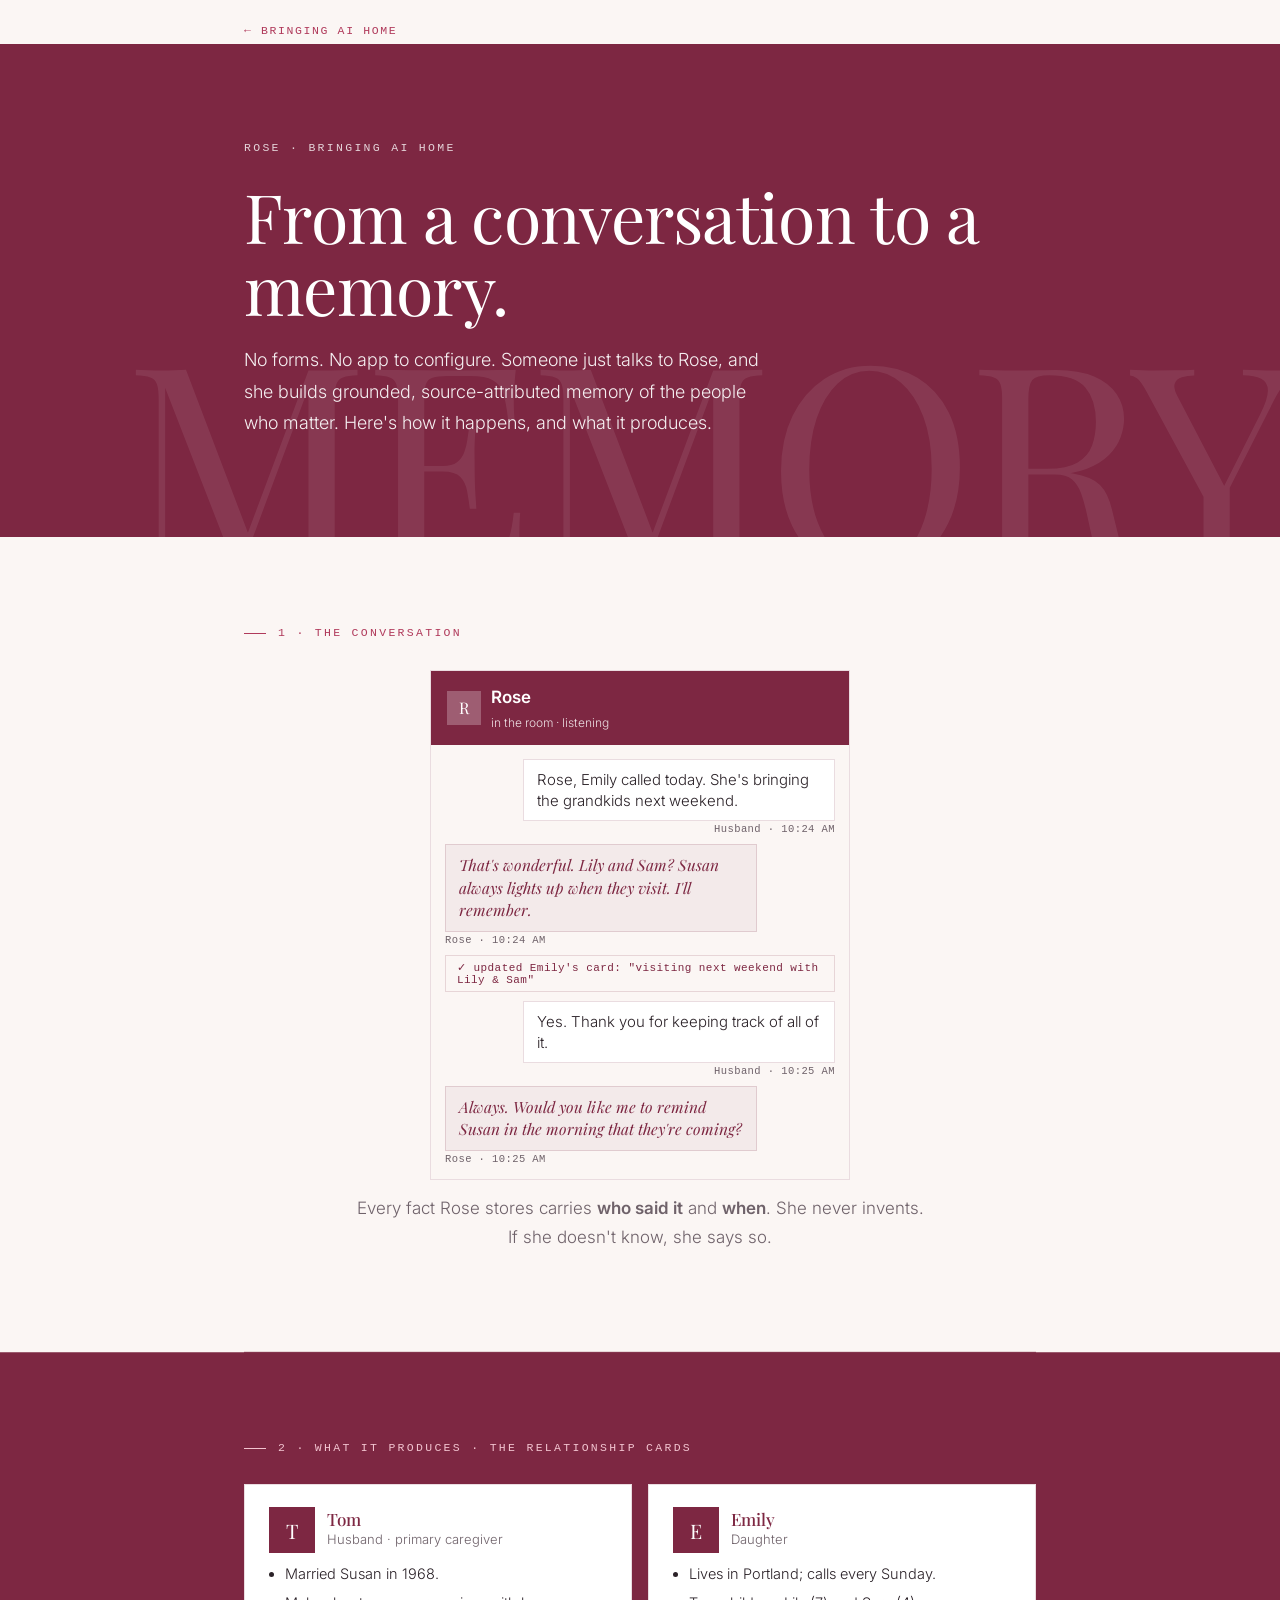
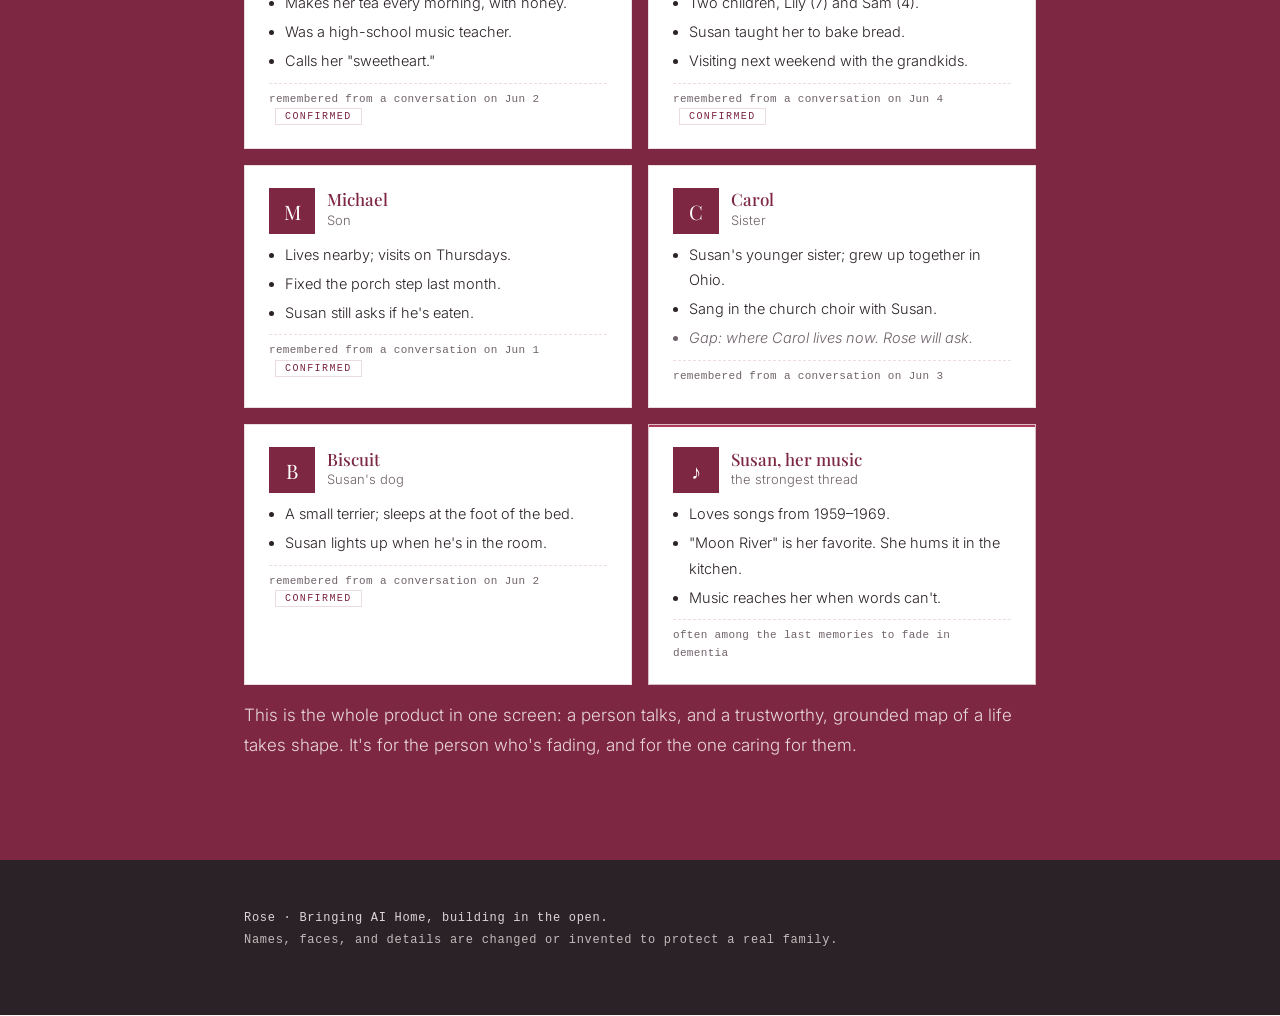
==== commit b7e169ae: "Rose is always on the left in dialogue - cards-demo: flip the chat so Rose's messages are on the lef" ====
--- a/cards-demo.html
+++ b/cards-demo.html
@@ -16,9 +16,12 @@
   .tgbar .ava{width:34px;height:34px;background:rgba(255,255,255,.25);display:grid;place-items:center;font:400 16px var(--serif)}
   .tgbar .nm{font-weight:600}.tgbar .st{font-size:12px;opacity:.85}
   .tgbody{padding:14px;background:var(--cream);display:flex;flex-direction:column;gap:9px}
-  .b{max-width:80%;padding:9px 13px;font-size:15px;font-weight:300;line-height:1.4;border:1px solid var(--line)}
-  .them{align-self:flex-start;background:#fff}
-  .me{align-self:flex-end;background:rgba(125,39,66,.06)}
+  .msg{max-width:80%}
+  .msg.rose{align-self:flex-start}               /* Rose is always on the left (STYLE.md) */
+  .msg.husband{align-self:flex-end;text-align:right}
+  .b{padding:9px 13px;font-size:15px;font-weight:300;line-height:1.4;border:1px solid var(--line);text-align:left}
+  .msg.rose .b{background:rgba(125,39,66,.06);color:var(--wine);font:italic 400 15.5px/1.45 var(--serif)}
+  .msg.husband .b{background:#fff}
   .sys{align-self:center;border:1px solid var(--line);color:var(--wine);font:500 11px var(--mono);letter-spacing:.04em;padding:5px 11px}
   .t{font:10.5px var(--mono);letter-spacing:.04em;color:var(--faint);margin-top:2px}
 
@@ -53,11 +56,11 @@
   <div class="phone">
     <div class="tgbar"><div class="ava">R</div><div><div class="nm">Rose</div><div class="st">in the room · listening</div></div></div>
     <div class="tgbody">
-      <div><div class="b them">Rose, Emily called today. She's bringing the grandkids next weekend.</div><div class="t" style="text-align:left">Husband · 10:24 AM</div></div>
-      <div style="align-self:flex-end;text-align:right"><div class="b me">That's wonderful. Lily and Sam? Susan always lights up when they visit. I'll remember.</div><div class="t">Rose · 10:24 AM</div></div>
+      <div class="msg husband"><div class="b">Rose, Emily called today. She's bringing the grandkids next weekend.</div><div class="t">Husband · 10:24 AM</div></div>
+      <div class="msg rose"><div class="b">That's wonderful. Lily and Sam? Susan always lights up when they visit. I'll remember.</div><div class="t">Rose · 10:24 AM</div></div>
       <div class="sys">✓ updated Emily's card: "visiting next weekend with Lily &amp; Sam"</div>
-      <div><div class="b them">Yes. Thank you for keeping track of all of it.</div><div class="t" style="text-align:left">Husband · 10:25 AM</div></div>
-      <div style="align-self:flex-end;text-align:right"><div class="b me">Always. Would you like me to remind Susan in the morning that they're coming?</div><div class="t">Rose · 10:25 AM</div></div>
+      <div class="msg husband"><div class="b">Yes. Thank you for keeping track of all of it.</div><div class="t">Husband · 10:25 AM</div></div>
+      <div class="msg rose"><div class="b">Always. Would you like me to remind Susan in the morning that they're coming?</div><div class="t">Rose · 10:25 AM</div></div>
     </div>
   </div>
   <p class="muted" style="text-align:center;margin-top:14px;max-width:34em;margin-left:auto;margin-right:auto">Every fact Rose stores carries <b>who said it</b> and <b>when</b>. She never invents. If she doesn't know, she says so.</p>
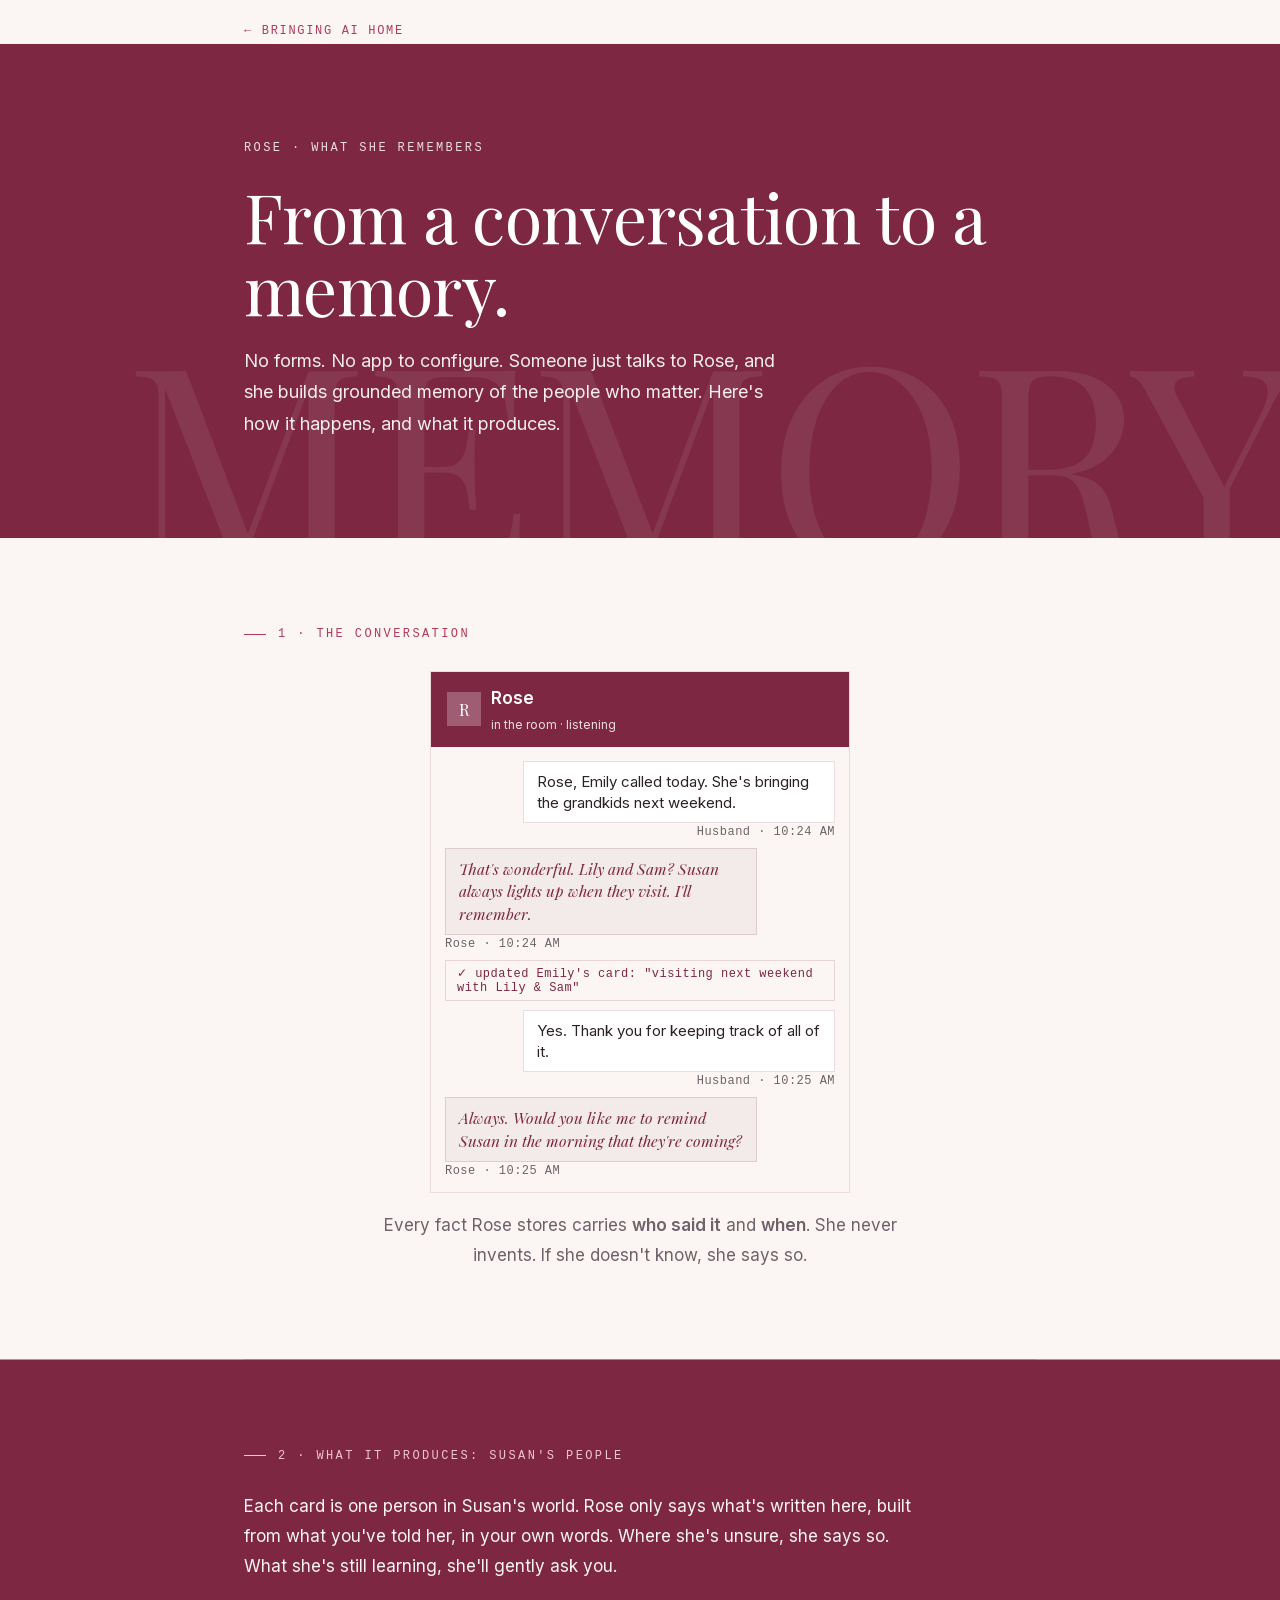
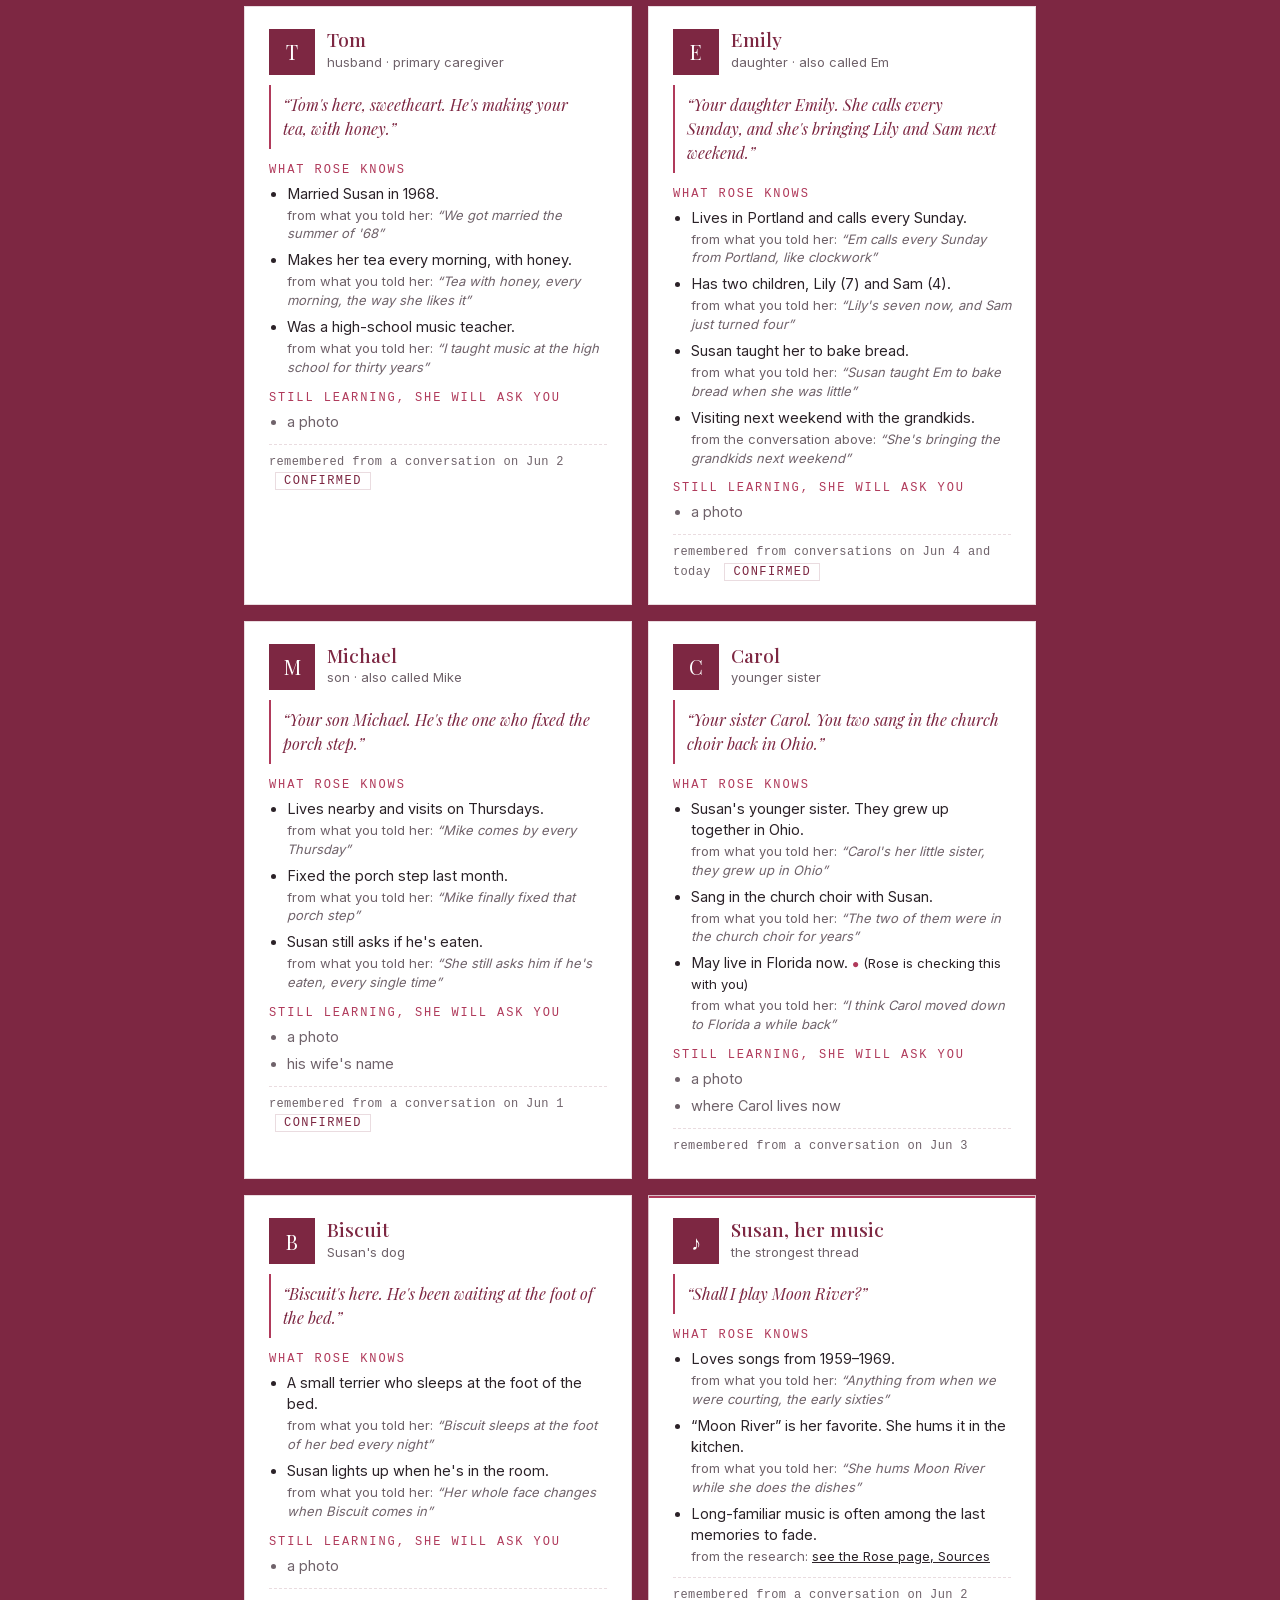
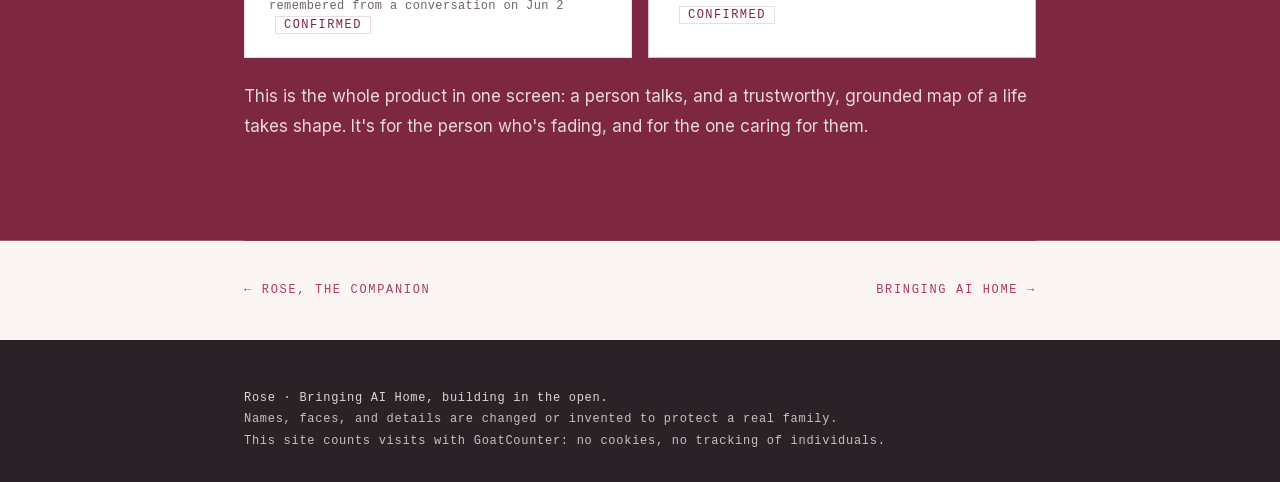
==== commit 0cb4da80: "Apply Apple design-principles audit fixes Responsibility - Self-host Inter and Playfair Display (OFL" ====
--- a/cards-demo.html
+++ b/cards-demo.html
@@ -3,144 +3,13 @@
 <head>
 <meta charset="utf-8">
 <meta name="viewport" content="width=device-width, initial-scale=1">
-<title>Rose: from conversation to memory</title>
-<meta name="description" content="What Rose builds by listening: grounded, source-attributed memory of the people who matter.">
-<link rel="preconnect" href="https://fonts.googleapis.com">
-<link rel="preconnect" href="https://fonts.gstatic.com" crossorigin>
-<link rel="stylesheet" href="https://fonts.googleapis.com/css2?family=Inter:wght@300;400;600&family=Playfair+Display:ital,wght@0,400;0,500;1,400&display=swap">
+<title>What Rose remembers (moved)</title>
+<meta name="description" content="This page has moved to What Rose remembers.">
+<meta http-equiv="refresh" content="0; url=cards.html">
+<link rel="canonical" href="cards.html">
 <link rel="stylesheet" href="assets/site.css">
-<style>
-  /* chat mock */
-  .phone{max-width:420px;margin:0 auto;background:#fff;border:1px solid var(--line);overflow:hidden}
-  .tgbar{background:var(--wine);color:#fff;padding:12px 16px;display:flex;align-items:center;gap:10px}
-  .tgbar .ava{width:34px;height:34px;background:rgba(255,255,255,.25);display:grid;place-items:center;font:400 16px var(--serif)}
-  .tgbar .nm{font-weight:600}.tgbar .st{font-size:12px;opacity:.85}
-  .tgbody{padding:14px;background:var(--cream);display:flex;flex-direction:column;gap:9px}
-  .msg{max-width:80%}
-  .msg.rose{align-self:flex-start}               /* Rose is always on the left (STYLE.md) */
-  .msg.husband{align-self:flex-end;text-align:right}
-  .b{padding:9px 13px;font-size:15px;font-weight:300;line-height:1.4;border:1px solid var(--line);text-align:left}
-  .msg.rose .b{background:rgba(125,39,66,.06);color:var(--wine);font:italic 400 15.5px/1.45 var(--serif)}
-  .msg.husband .b{background:#fff}
-  .sys{align-self:center;border:1px solid var(--line);color:var(--wine);font:500 11px var(--mono);letter-spacing:.04em;padding:5px 11px}
-  .t{font:10.5px var(--mono);letter-spacing:.04em;color:var(--faint);margin-top:2px}
-
-  /* relationship cards */
-  .phead{display:flex;align-items:center;gap:12px;margin-bottom:8px}
-  .av{width:46px;height:46px;background:var(--wine);display:grid;place-items:center;color:#fff;font:400 20px var(--serif);flex:none}
-  .phead .nm{font:500 17px/1.1 var(--serif);color:var(--rose-deep)}
-  .phead .rel{font-size:13px;font-weight:300;color:var(--muted)}
-  .facts{margin:6px 0 0;padding-left:1.1em;font-size:14.5px}
-  .facts li{margin:.25em 0}
-  .src{margin-top:9px;font:400 11px/1.6 var(--mono);letter-spacing:.03em;color:var(--muted);border-top:1px dashed var(--line);padding-top:7px}
-  .tag{display:inline-block;color:var(--wine);border:1px solid var(--line);font:500 10px var(--mono);letter-spacing:.14em;text-transform:uppercase;padding:2px 9px;margin-left:6px}
-</style>
-<script data-goatcounter="https://06042026.goatcounter.com/count" async src="//gc.zgo.at/count.js"></script>
 </head>
 <body>
-
-<div class="back"><a href="index.html">&larr; Bringing AI Home</a></div>
-
-<div class="banner" data-watermark="MEMORY">
-  <div class="wrap">
-    <div class="kicker">Rose · Bringing AI Home</div>
-    <h1>From a conversation to a memory.</h1>
-    <p class="sub">No forms. No app to configure. Someone just talks to Rose, and she builds grounded, source-attributed memory of the people who matter. Here's how it happens, and what it produces.</p>
-  </div>
-</div>
-
-<div class="wrap">
-
-<section>
-  <h2>1 · The conversation</h2>
-  <div class="phone">
-    <div class="tgbar"><div class="ava">R</div><div><div class="nm">Rose</div><div class="st">in the room · listening</div></div></div>
-    <div class="tgbody">
-      <div class="msg husband"><div class="b">Rose, Emily called today. She's bringing the grandkids next weekend.</div><div class="t">Husband · 10:24 AM</div></div>
-      <div class="msg rose"><div class="b">That's wonderful. Lily and Sam? Susan always lights up when they visit. I'll remember.</div><div class="t">Rose · 10:24 AM</div></div>
-      <div class="sys">✓ updated Emily's card: "visiting next weekend with Lily &amp; Sam"</div>
-      <div class="msg husband"><div class="b">Yes. Thank you for keeping track of all of it.</div><div class="t">Husband · 10:25 AM</div></div>
-      <div class="msg rose"><div class="b">Always. Would you like me to remind Susan in the morning that they're coming?</div><div class="t">Rose · 10:25 AM</div></div>
-    </div>
-  </div>
-  <p class="muted" style="text-align:center;margin-top:14px;max-width:34em;margin-left:auto;margin-right:auto">Every fact Rose stores carries <b>who said it</b> and <b>when</b>. She never invents. If she doesn't know, she says so.</p>
-</section>
-
-<section>
-  <h2>2 · What it produces · the relationship cards</h2>
-  <div class="grid two">
-
-    <div class="card">
-      <div class="phead"><div class="av">T</div><div><div class="nm">Tom</div><div class="rel">Husband · primary caregiver</div></div></div>
-      <ul class="facts">
-        <li>Married Susan in 1968.</li>
-        <li>Makes her tea every morning, with honey.</li>
-        <li>Was a high-school music teacher.</li>
-        <li>Calls her "sweetheart."</li>
-      </ul>
-      <div class="src">remembered from a conversation on Jun 2 <span class="tag">confirmed</span></div>
-    </div>
-
-    <div class="card">
-      <div class="phead"><div class="av">E</div><div><div class="nm">Emily</div><div class="rel">Daughter</div></div></div>
-      <ul class="facts">
-        <li>Lives in Portland; calls every Sunday.</li>
-        <li>Two children, Lily (7) and Sam (4).</li>
-        <li>Susan taught her to bake bread.</li>
-        <li>Visiting next weekend with the grandkids.</li>
-      </ul>
-      <div class="src">remembered from a conversation on Jun 4 <span class="tag">confirmed</span></div>
-    </div>
-
-    <div class="card">
-      <div class="phead"><div class="av">M</div><div><div class="nm">Michael</div><div class="rel">Son</div></div></div>
-      <ul class="facts">
-        <li>Lives nearby; visits on Thursdays.</li>
-        <li>Fixed the porch step last month.</li>
-        <li>Susan still asks if he's eaten.</li>
-      </ul>
-      <div class="src">remembered from a conversation on Jun 1 <span class="tag">confirmed</span></div>
-    </div>
-
-    <div class="card">
-      <div class="phead"><div class="av">C</div><div><div class="nm">Carol</div><div class="rel">Sister</div></div></div>
-      <ul class="facts">
-        <li>Susan's younger sister; grew up together in Ohio.</li>
-        <li>Sang in the church choir with Susan.</li>
-        <li style="color:var(--muted)"><i>Gap: where Carol lives now. Rose will ask.</i></li>
-      </ul>
-      <div class="src">remembered from a conversation on Jun 3</div>
-    </div>
-
-    <div class="card">
-      <div class="phead"><div class="av">B</div><div><div class="nm">Biscuit</div><div class="rel">Susan's dog</div></div></div>
-      <ul class="facts">
-        <li>A small terrier; sleeps at the foot of the bed.</li>
-        <li>Susan lights up when he's in the room.</li>
-      </ul>
-      <div class="src">remembered from a conversation on Jun 2 <span class="tag">confirmed</span></div>
-    </div>
-
-    <div class="card rose">
-      <div class="phead"><div class="av">♪</div><div><div class="nm">Susan, her music</div><div class="rel">the strongest thread</div></div></div>
-      <ul class="facts">
-        <li>Loves songs from 1959–1969.</li>
-        <li>"Moon River" is her favorite. She hums it in the kitchen.</li>
-        <li>Music reaches her when words can't.</li>
-      </ul>
-      <div class="src">often among the last memories to fade in dementia</div>
-    </div>
-
-  </div>
-  <p class="muted" style="margin-top:16px">This is the whole product in one screen: a person talks, and a trustworthy, grounded map of a life takes shape. It's for the person who's fading, and for the one caring for them.</p>
-</section>
-
-</div>
-
-<footer class="wrap">
-  Rose · Bringing AI Home, building in the open.<br>
-  <span class="muted">Names, faces, and details are changed or invented to protect a real family.</span>
-</footer>
-
+<div class="wrap"><p>This page has moved to <a href="cards.html">What Rose remembers</a>.</p></div>
 </body>
 </html>
--- a/assets/site.css
+++ b/assets/site.css
@@ -1,6 +1,11 @@
 /* Bringing AI Home: shared styles ("Editorial Rose"). See STYLE.md. Page-specific styles stay inline.
    Palette: wine #7d2742 (blocks), warm cream #fbf6f4, plum ink #2b2228, rose #b03a5b, blush #f2c4d0.
-   Every text/background pair passes WCAG AA. */
+   Every text/background pair passes WCAG AA, in light and dark mode. */
+
+/* Fonts are self-hosted (no third-party requests). Both are variable fonts under the SIL OFL; see assets/fonts. */
+@font-face{font-family:"Inter";font-style:normal;font-weight:100 900;font-display:swap;src:url(fonts/inter-latin.woff2) format("woff2")}
+@font-face{font-family:"Playfair Display";font-style:normal;font-weight:400 900;font-display:swap;src:url(fonts/playfair-latin.woff2) format("woff2")}
+@font-face{font-family:"Playfair Display";font-style:italic;font-weight:400 900;font-display:swap;src:url(fonts/playfair-italic-latin.woff2) format("woff2")}
 
 /* Light tokens: the page, and every card-like surface (so cards stay light inside wine sections) */
 :root,
@@ -9,33 +14,47 @@
   --accent:#b03a5b;  /* thin rules, markers, borders; blush inside wine sections */
   --rose:#b03a5b; --rose-deep:#7d2742; --rose-soft:rgba(125,39,66,.05); --rose-line:rgba(125,39,66,.3);
   --ink:#2b2228; --muted:#6f626a; --line:rgba(125,39,66,.16); --bg:#fbf6f4; --card:#fff;
-  --label:#b03a5b; --faint:#6f626a; --unsure:#2b2228;
+  --label:#b03a5b; --faint:#6f626a; --unsure:#2b2228; --tint:rgba(125,39,66,.06);
   color:var(--ink);
 }
+/* Dark tokens: deep plum page, cream text, blush accents. Wine blocks stay wine. */
+@media (prefers-color-scheme:dark){
+  :root,
+  :is(.card,.dlg,.phone){
+    --plum:#140f12;
+    --accent:#f2c4d0;
+    --rose:#f0a8bc; --rose-deep:#f7d9e1; --rose-soft:rgba(242,196,208,.06); --rose-line:rgba(242,196,208,.35);
+    --ink:#f3ebe8; --muted:#c4b4bb; --line:rgba(242,196,208,.16); --bg:#1c1519; --card:#2b2228;
+    --label:#f0a8bc; --faint:#c4b4bb; --unsure:#f3ebe8; --tint:rgba(242,196,208,.08);
+  }
+}
 :root{
+  color-scheme:light dark;
   --serif:"Playfair Display",Georgia,"Times New Roman",serif;
   --sans:"Inter",-apple-system,BlinkMacSystemFont,"Segoe UI",Helvetica,Arial,sans-serif;
   --mono:ui-monospace,SFMono-Regular,Menlo,Consolas,monospace;
   --max:840px;
 }
 *{box-sizing:border-box}
-body{margin:0;font:300 17px/1.75 var(--sans);color:var(--ink);background:var(--bg);-webkit-font-smoothing:antialiased}
+body{margin:0;font:400 17px/1.75 var(--sans);color:var(--ink);background:var(--bg);-webkit-font-smoothing:antialiased}
 :is(strong,b){font-weight:600}
 .wrap{max-width:var(--max);margin:0 auto;padding:0 24px}
 a{color:var(--rose)}
+:focus-visible{outline:2px solid var(--accent);outline-offset:3px}
 p{margin:.6em 0}
 
 /* Back link */
 .back{max-width:var(--max);margin:0 auto;padding:14px 24px 0}
-.back a{text-decoration:none;font:500 11.5px var(--mono);letter-spacing:.14em;text-transform:uppercase}
+.back a{text-decoration:none;font:500 12px var(--mono);letter-spacing:.14em;text-transform:uppercase}
 
-/* Banner: flat wine, big serif headline, watermark word (data-watermark) behind it */
+/* Banner: flat wine, big serif headline, watermark word (data-watermark) behind it.
+   The second content line gives the watermark empty alt text so screen readers skip it. */
 .banner{background:var(--wine);color:#fff;padding:96px 24px 88px;position:relative;overflow:hidden}
 .banner .wrap{position:relative;z-index:1}
-.banner::after{content:attr(data-watermark);position:absolute;right:-.04em;bottom:-.2em;font:400 clamp(120px,22vw,300px)/1 var(--serif);color:#fff;opacity:.08;letter-spacing:-.02em;pointer-events:none}
-.kicker{font:500 11.5px/1.4 var(--mono);letter-spacing:.2em;text-transform:uppercase;opacity:.8}
+.banner::after{content:attr(data-watermark);content:attr(data-watermark) / "";position:absolute;right:-.04em;bottom:-.2em;font:400 clamp(120px,22vw,300px)/1 var(--serif);color:#fff;opacity:.08;letter-spacing:-.02em;pointer-events:none}
+.kicker{font:500 12px/1.4 var(--mono);letter-spacing:.2em;text-transform:uppercase;opacity:.85}
 .banner h1{font:400 clamp(38px,6.5vw,68px)/1.06 var(--serif);letter-spacing:-.01em;margin:.35em 0 .3em}
-.banner :is(.sub,.lede){font-size:18px;font-weight:300;opacity:.92;max-width:30em}
+.banner :is(.sub,.lede){font-size:18px;font-weight:400;opacity:.92;max-width:30em}
 
 /* Sections: generous space; every even section is a full-width wine block */
 section{padding:88px 0;border-bottom:1px solid var(--line)}
@@ -44,29 +63,37 @@
   --ink:#fbf6f4; --muted:rgba(251,246,244,.85); --rose:#f2c4d0; --rose-deep:#fbf6f4; --line:rgba(242,196,208,.35); --accent:#f2c4d0;
   color:var(--ink);
 }
-.wrap > section:nth-of-type(even) a{color:var(--ink)}
+.wrap > section:nth-of-type(even) a:not(.card){color:var(--ink)}
 
-/* Type roles: serif for display, sans for reading, mono for labels */
-h2{font:500 11.5px/1.4 var(--mono);letter-spacing:.2em;text-transform:uppercase;color:var(--rose);margin:0 0 28px}
+/* Type roles: serif for display, sans for reading, mono for labels (never below 12px) */
+h2{font:500 12px/1.4 var(--mono);letter-spacing:.2em;text-transform:uppercase;color:var(--rose);margin:0 0 28px}
 h2::before{content:"";display:inline-block;width:22px;height:1px;background:var(--accent);vertical-align:middle;margin-right:12px}
 h3{margin:0 0 4px;font:500 21px/1.25 var(--serif);color:var(--rose-deep)}
 .muted{color:var(--muted)}
 .stat{font-weight:600;color:var(--rose-deep)}
 blockquote{margin:1.2em 0 0;padding-top:1em;border-top:1px solid var(--line);font:italic 400 clamp(22px,3vw,28px)/1.4 var(--serif);color:var(--rose-deep);max-width:28em}
-sup a{text-decoration:none;font:600 11px var(--mono);padding:0 1px}
+sup a{text-decoration:none;font:600 12px var(--mono);padding:0 1px}
 
-/* Cards: square, hairline borders */
+/* Cards: square, hairline borders. A card that is a link is clickable everywhere. */
 .grid{display:grid;gap:16px}
 @media(min-width:640px){.grid.two{grid-template-columns:1fr 1fr}}
 .card{background:var(--card);border:1px solid var(--line);padding:22px 24px}
-.card p{margin:.25em 0 0;font-size:15px;font-weight:300;color:var(--muted)}
+.card p{margin:.25em 0 0;font-size:15px;color:var(--muted)}
 .card.rose{border-color:var(--rose-line);box-shadow:inset 0 2px 0 var(--accent)}
+a.card{display:block;text-decoration:none;color:var(--ink);transition:border-color .15s}
+a.card:hover{border-color:var(--accent)}
+a.card .go{display:inline-block;margin-top:.5em;font:600 12px var(--mono);letter-spacing:.14em;text-transform:uppercase;color:var(--rose)}
 
 /* Sources */
 .sources{border-bottom:0}
-.sources ol{margin:0;padding-left:1.3em;font-size:13.5px;line-height:1.55;color:var(--muted)}
+.sources ol{margin:0;padding-left:1.3em;font-size:14px;line-height:1.55;color:var(--muted)}
 .sources li{margin:.4em 0}
+
+/* Pager: previous / next between related pages, just above the footer */
+.pager{display:flex;justify-content:space-between;flex-wrap:wrap;gap:16px;padding:40px 0;font:500 12px/1.6 var(--mono);letter-spacing:.14em;text-transform:uppercase}
+.pager a{text-decoration:none}
+.pager .next{margin-left:auto;text-align:right}
 
 /* Footer: full-width plum block */
 footer,footer.wrap{background:var(--plum);box-shadow:0 0 0 100vmax var(--plum);clip-path:inset(0 -100vmax);color:rgba(251,246,244,.85);padding:48px 24px 64px;font:400 12px/1.8 var(--mono);letter-spacing:.06em}
-footer .muted{color:rgba(251,246,244,.72)}
+footer .muted{color:rgba(251,246,244,.75)}
